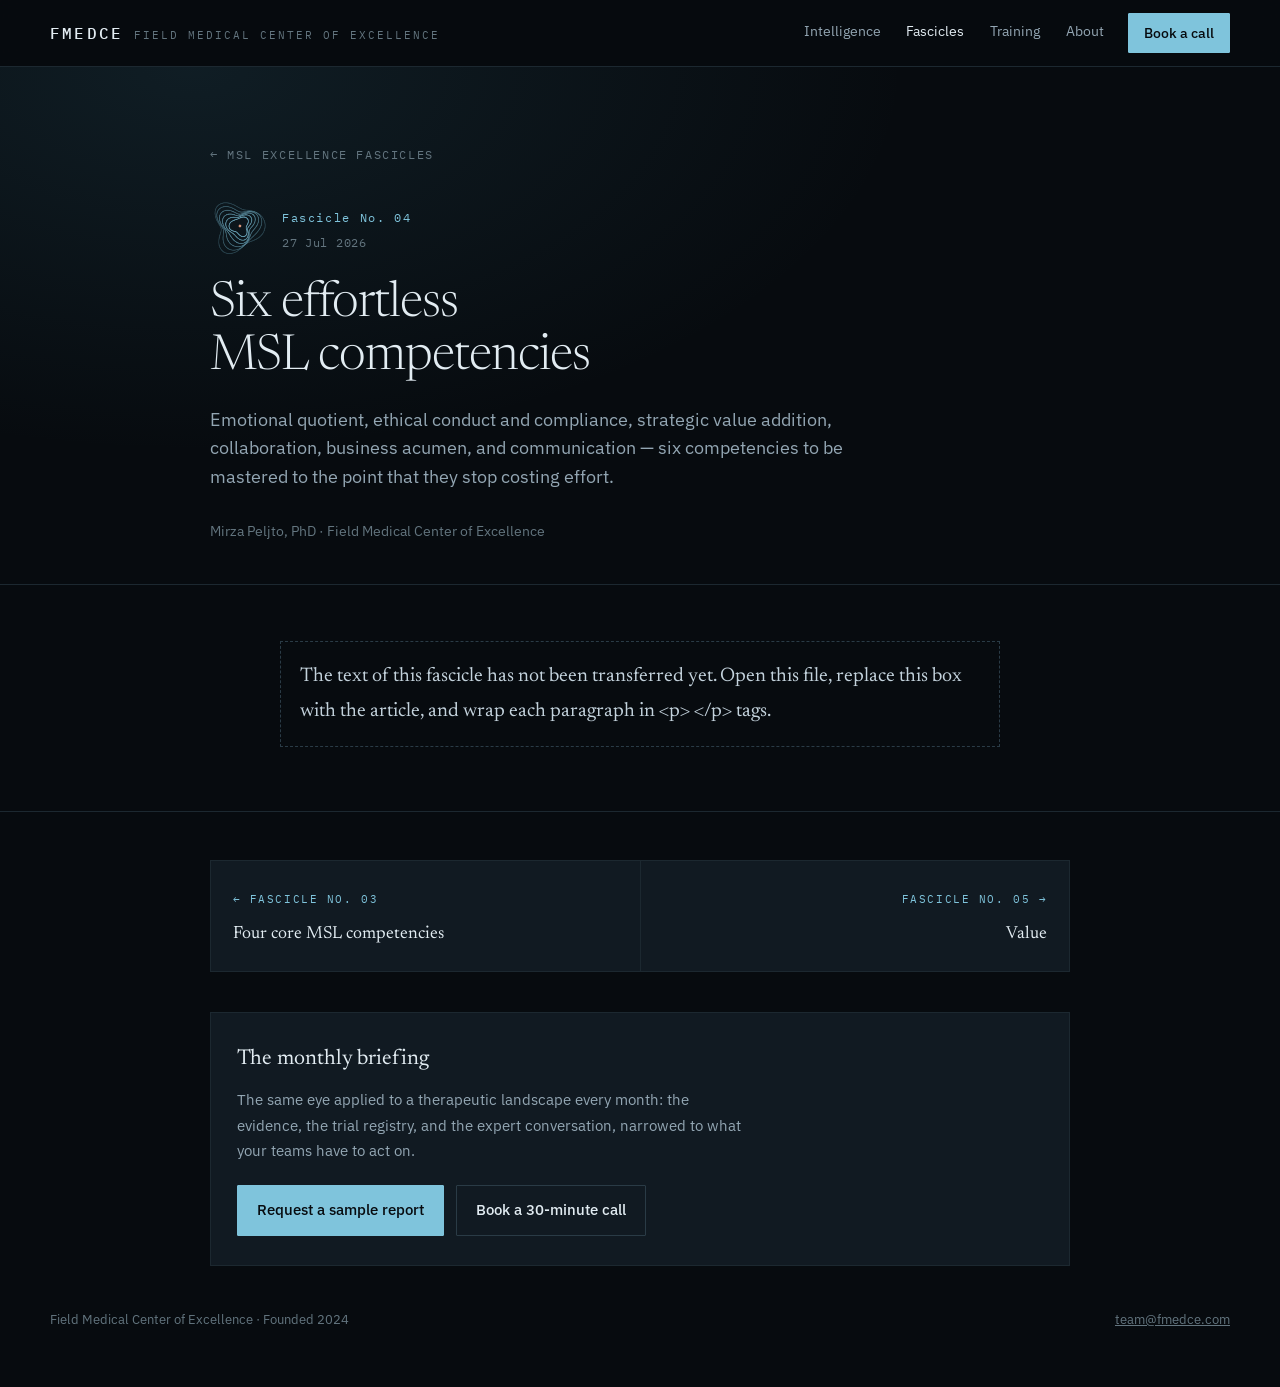
==== msl-excellence-fascicles/six-effortless-msl-competencies/index.html @ 40f7cd80 "Add files via upload Add Fascicle No. 04 shell" ====
<!doctype html>
<html lang="en">
<head>
<meta charset="utf-8">
<meta name="viewport" content="width=device-width, initial-scale=1">
<title>Six effortless MSL competencies · MSL Excellence Fascicles</title>
<meta name="description" content="Emotional quotient, ethical conduct and compliance, strategic value addition, collaboration, business acumen, and communication — six competencies to be mastered to the point that ">
<link rel="preconnect" href="https://fonts.googleapis.com">
<link rel="preconnect" href="https://fonts.gstatic.com" crossorigin>
<link rel="stylesheet" href="https://fonts.googleapis.com/css2?family=IBM+Plex+Mono:wght@400;500&family=IBM+Plex+Sans:wght@400;500&family=Newsreader:opsz,wght@6..72,300;6..72,400;6..72,500&display=swap">
<link rel="stylesheet" href="../../assets/fmedce.css">
</head>
<body>
<header class="site-head">
  <div class="wrap head-in">
    <a class="mark" href="../../"><strong>FMEDCE</strong><span class="label">Field Medical Center of Excellence</span></a>
    <nav class="nav">
      <a href="../../#intelligence">Intelligence</a>
      <a href="../../msl-excellence-fascicles/" style="color:var(--ink)">Fascicles</a>
      <a href="../../#training">Training</a>
      <a href="../../#about">About</a>
    </nav>
    <a class="btn btn-solid btn-sm" href="https://calendly.com/team-fmedce/30min" target="_blank" rel="noopener">Book a call</a>
  </div>
  <div id="rail"></div>
</header>
<main>
<div class="art-head">
  <div class="wrap">
    <a class="back" href="../">&larr; MSL Excellence Fascicles</a>
    <div class="art-meta">
      <canvas width="132" height="132" data-seed="4" aria-hidden="true"></canvas>
      <div>
        <span class="no">Fascicle No. 04</span>
        <time class="dt" datetime="2026-07-27">27 Jul 2026</time>
      </div>
    </div>
    <h1>Six effortless MSL competencies</h1>
    
    <p class="standfirst">Emotional quotient, ethical conduct and compliance, strategic value addition, collaboration, business acumen, and communication — six competencies to be mastered to the point that they stop costing effort.</p>
    <p class="byline">Mirza Peljto, PhD &middot; Field Medical Center of Excellence</p>
  </div>
</div>

<article class="prose">
  <div class="wrap">
<p class="paste-note">The text of this fascicle has not been transferred yet.
Open this file, replace this box with the article, and wrap each paragraph in &lt;p&gt; &lt;/p&gt; tags.</p>
  </div>
</article>

<div class="art-foot">
  <div class="wrap">
    <nav class="pager">
      <a class="prev" href="../four-core-msl-competencies/"><span class="dir">&larr; Fascicle No. 03</span><span class="t">Four core MSL competencies</span></a>
      <a class="next" href="../value/"><span class="dir">Fascicle No. 05 &rarr;</span><span class="t">Value</span></a>
    </nav>
    <div class="art-cta">
      <h3>The monthly briefing</h3>
      <p>The same eye applied to a therapeutic landscape every month: the evidence, the trial registry, and
        the expert conversation, narrowed to what your teams have to act on.</p>
      <div class="cta-row" style="margin-top:1.4rem">
        <a class="btn btn-solid" href="mailto:team@fmedce.com?subject=Sample%20report%20request">Request a sample report</a>
        <a class="btn btn-ghost" href="https://calendly.com/team-fmedce/30min" target="_blank" rel="noopener">Book a 30-minute call</a>
      </div>
    </div>
  </div>
</div>
</main>

<footer>
  <div class="wrap foot-in">
    <span>Field Medical Center of Excellence &middot; Founded 2024</span>
    <span><a href="mailto:team@fmedce.com">team@fmedce.com</a></span>
  </div>
</footer>
<script src="../../assets/fmedce.js"></script>
</body>
</html>
---- assets/fmedce.css ----
/* A single committed visual world: the briefing read at 5am, before anyone else is up. */
:root{
  --void:#070B0F; --surface:#0D141A; --surface-2:#111A22;
  --ink:#E2ECF2; --ink-soft:#93A6B3; --ink-faint:#63757F;
  --rule:#1C2830; --rule-bright:#2A3B46;
  --signal:#7FC4DC; --signal-deep:#3D7D95;
  --alpenglow:#E39C7E;
  --sieve-1:#28434F; --sieve-2:#48899F; --sieve-3:#8FD0E6;
}
*{box-sizing:border-box}
html{-webkit-text-size-adjust:100%;scroll-behavior:smooth}
@media (prefers-reduced-motion: reduce){html{scroll-behavior:auto}}
body{
  margin:0;background:var(--void);color:var(--ink);
  font-family:"IBM Plex Sans",-apple-system,BlinkMacSystemFont,Helvetica,Arial,sans-serif;
  font-size:17px;line-height:1.66;-webkit-font-smoothing:antialiased;
}
h1,h2,h3{font-family:Newsreader,Georgia,"Times New Roman",serif;font-weight:400;margin:0;
  text-wrap:balance;letter-spacing:-.005em}
a{color:inherit}
p{margin:0}
.wrap{width:min(1180px,100% - 3rem);margin-inline:auto}
@media (max-width:640px){.wrap{width:min(1180px,100% - 2rem)}}
.label{font-family:"IBM Plex Mono",ui-monospace,Menlo,monospace;font-size:.7rem;
  letter-spacing:.18em;text-transform:uppercase;color:var(--ink-faint)}

/* header */
.site-head{position:sticky;top:0;z-index:40;background:rgba(7,11,15,.86);
  backdrop-filter:saturate(140%) blur(12px);border-bottom:1px solid var(--rule)}
.head-in{display:flex;align-items:center;gap:1.5rem;height:66px}
.mark{display:flex;align-items:baseline;gap:.65rem;text-decoration:none;margin-right:auto}
.mark strong{font-family:"IBM Plex Mono",monospace;font-weight:500;font-size:.98rem;letter-spacing:.14em}
.mark span{display:none}
@media (min-width:920px){.mark span{display:inline}}
.nav{display:none;gap:1.6rem}
@media (min-width:820px){.nav{display:flex}}
.nav a{text-decoration:none;color:var(--ink-soft);font-size:.9rem;padding-bottom:3px;
  border-bottom:1px solid transparent;transition:color .2s,border-color .2s}
.nav a:hover,.nav a:focus-visible{color:var(--ink);border-bottom-color:var(--signal)}
#rail{position:absolute;left:0;bottom:-1px;height:2px;width:0;
  background:linear-gradient(90deg,var(--signal-deep),var(--signal));transition:width .1s linear}

.btn{display:inline-flex;align-items:center;gap:.55rem;font-size:.93rem;font-weight:500;
  text-decoration:none;padding:.75rem 1.2rem;border:1px solid var(--signal);border-radius:1px;
  transition:background .2s,color .2s,box-shadow .2s}
.btn-solid{background:var(--signal);color:var(--void)}
.btn-solid:hover{box-shadow:0 0 0 3px rgba(127,196,220,.18)}
.btn-ghost{background:transparent;color:var(--ink);border-color:var(--rule-bright)}
.btn-ghost:hover{border-color:var(--signal);color:var(--signal)}
.btn-sm{padding:.5rem .95rem;font-size:.85rem}
a:focus-visible,button:focus-visible{outline:2px solid var(--signal);outline-offset:3px}

/* hero — signal resolving out of noise */
.hero{position:relative;overflow:hidden;border-bottom:1px solid var(--rule);
  background:radial-gradient(120% 90% at 78% 18%,rgba(61,125,149,.20),transparent 60%),var(--void)}
#field{position:absolute;inset:0;width:100%;height:100%;z-index:0}
.hero-in{position:relative;z-index:1;padding:7rem 0 8rem;max-width:40rem}
@media (max-width:640px){.hero-in{padding:4rem 0 5rem}}
.hero h1{font-size:clamp(2.3rem,5.6vw,4rem);line-height:1.03;margin:1.2rem 0 0;font-weight:300;
  letter-spacing:-.02em}
.hero h1 em{font-style:normal;color:var(--signal)}
.hero .lede{margin-top:1.6rem;font-size:1.1rem;color:var(--ink-soft);max-width:50ch}
.hero .lede strong{color:var(--ink);font-weight:400}
.cta-row{display:flex;flex-wrap:wrap;gap:.75rem;margin-top:2.3rem}

/* bands */
.band{position:relative;padding:6rem 0;border-bottom:1px solid var(--rule);overflow:hidden}
.band.alt{background:var(--surface)}
@media (max-width:640px){.band{padding:3.75rem 0}}
.band::before{content:"";position:absolute;top:0;left:0;right:0;height:1px;
  background:linear-gradient(90deg,transparent,var(--signal),transparent);
  opacity:0;transform:translateX(-100%)}
.band.in::before{animation:scan 1.5s cubic-bezier(.4,0,.2,1) forwards}
@keyframes scan{0%{opacity:0;transform:translateX(-100%)}18%{opacity:.85}100%{opacity:0;transform:translateX(100%)}}
@media (prefers-reduced-motion: reduce){.band.in::before{animation:none}}

.grid{display:grid;gap:2.5rem}
@media (min-width:960px){.grid{grid-template-columns:230px minmax(0,1fr);gap:4rem}}
.sec-head{display:flex;flex-direction:column;gap:.5rem}
@media (min-width:960px){.sec-head{position:sticky;top:100px;align-self:start}}
.sec-head h2{font-size:1.7rem;line-height:1.16;font-weight:400}
.sec-note{font-size:.86rem;color:var(--ink-faint)}
.body-col{max-width:70ch}
.body-col > * + *{margin-top:1.15rem}
.body-col p{color:var(--ink-soft)}
.body-col p strong{color:var(--ink);font-weight:400}

.rv{opacity:0;transform:translateY(16px);transition:opacity .8s cubic-bezier(.2,.7,.3,1),transform .8s cubic-bezier(.2,.7,.3,1)}
.rv.in{opacity:1;transform:none}
@media (prefers-reduced-motion: reduce){.rv{opacity:1;transform:none;transition:none}}

/* the sieve */
.sieve{border:1px solid var(--rule);background:var(--surface-2);padding:1.5rem 1.4rem 1.2rem;margin-top:2.2rem}
.sieve canvas{width:100%;height:210px;display:block;margin-top:1rem}
.sieve .legend{display:grid;grid-template-columns:repeat(3,1fr);gap:1rem;margin-top:.9rem}
.sieve .legend div{border-top:1px solid var(--rule);padding-top:.6rem}
.sieve .legend .v{font-family:"IBM Plex Mono",monospace;font-size:1.15rem;color:var(--ink);
  font-variant-numeric:tabular-nums;display:block}
.sieve .legend .k{font-size:.8rem;color:var(--ink-faint);display:block;margin-top:.15rem}
.sieve figcaption{font-size:.8rem;color:var(--ink-faint);margin-top:1rem;line-height:1.5}

.toc{list-style:none;margin:2.4rem 0 0;padding:0;border-top:1px solid var(--rule)}
.toc li{display:grid;grid-template-columns:2.8rem minmax(0,1fr);gap:1rem;padding:1.05rem 0;
  border-bottom:1px solid var(--rule);align-items:baseline}
.toc .n{font-family:"IBM Plex Mono",monospace;font-size:.76rem;color:var(--signal);font-variant-numeric:tabular-nums}
.toc h3{font-size:1.08rem;font-weight:400}
.toc p{margin-top:.25rem;font-size:.92rem;color:var(--ink-soft)}

.method{display:grid;gap:1px;background:var(--rule);border:1px solid var(--rule);margin-top:2.2rem}
@media (min-width:760px){.method{grid-template-columns:repeat(3,1fr)}}
.method div{background:var(--surface-2);padding:1.35rem 1.25rem}
.method h3{font-size:.95rem;font-weight:400;color:var(--ink)}
.method p{margin-top:.5rem;font-size:.88rem;color:var(--ink-soft)}

.tags{display:flex;flex-wrap:wrap;gap:.5rem;margin-top:1rem}
.tag{font-family:"IBM Plex Mono",monospace;font-size:.73rem;letter-spacing:.07em;
  padding:.32rem .62rem;border:1px solid var(--rule-bright);color:var(--ink-faint);border-radius:1px}
.tag.live{border-color:var(--signal);color:var(--signal)}
.tag.live::before{content:"● ";font-size:.6em;vertical-align:.25em}

/* fascicles as spines on a shelf */
.shelf{display:grid;grid-template-columns:repeat(5,1fr);gap:1px;background:var(--rule);
  border:1px solid var(--rule);margin-top:2.2rem}
.spine{background:var(--surface-2);text-decoration:none;display:flex;flex-direction:column;
  justify-content:space-between;align-items:center;padding:1.4rem .75rem;min-height:22rem;
  position:relative;transition:background .25s,transform .25s}
.spine::after{content:"";position:absolute;left:0;right:0;bottom:0;height:3px;background:var(--signal);
  transform:scaleX(0);transform-origin:left;transition:transform .3s}
.spine:hover{background:var(--surface);transform:translateY(-3px)}
.spine:hover::after{transform:scaleX(1)}
.spine .no{font-family:"IBM Plex Mono",monospace;font-size:.7rem;letter-spacing:.14em;color:var(--signal)}
.spine .ttl{writing-mode:vertical-rl;transform:rotate(180deg);font-family:Newsreader,Georgia,serif;
  font-size:1.12rem;line-height:1.25;color:var(--ink);flex:1;display:flex;align-items:center;
  padding:1.1rem 0;text-wrap:balance}
.spine .dt{font-family:"IBM Plex Mono",monospace;font-size:.68rem;color:var(--ink-faint);letter-spacing:.06em}
.spine canvas{width:44px;height:44px;display:block;margin-bottom:.75rem}
@media (max-width:860px){
  .shelf{grid-template-columns:1fr}
  .spine{flex-direction:row;align-items:center;justify-content:flex-start;gap:1rem;
    min-height:0;padding:1.1rem 1.2rem}
  .spine .ttl{writing-mode:horizontal-tb;transform:none;padding:0;font-size:1.02rem;flex:1}
  .spine canvas{margin-bottom:0}
  .spine .dt{display:none}
}
.blurb{font-size:.93rem;color:var(--ink-soft);margin-top:1.2rem}

/* training ladder */
.prog{list-style:none;margin:2.2rem 0 0;padding:0;display:grid;gap:1px;background:var(--rule);
  border:1px solid var(--rule)}
.prog > li{background:var(--surface-2);padding:1.6rem 1.45rem;position:relative}
.prog h3{font-size:1.2rem;font-weight:400;color:var(--ink)}
.prog > li > p{margin-top:.55rem;font-size:.93rem;color:var(--ink-soft)}
.mods{list-style:none;margin:1.1rem 0 0;padding:0;display:flex;flex-wrap:wrap;gap:.4rem}
.mods li{font-family:"IBM Plex Mono",monospace;font-size:.71rem;letter-spacing:.05em;color:var(--ink-faint);
  border:1px solid var(--rule-bright);padding:.28rem .58rem;border-radius:1px}
.ladder{border:1px solid var(--rule);background:var(--surface-2);padding:1.5rem 1.4rem 1.1rem;margin-top:2.2rem}
.ladder .svg-scroll{overflow-x:auto}
.ladder svg{display:block;width:100%;min-width:520px;height:auto;margin-top:1rem;overflow:visible}
.ladder .step rect{fill:rgba(127,196,220,.10);stroke:var(--signal-deep)}
.ladder .step text{fill:var(--ink);font-family:"IBM Plex Sans",sans-serif;font-size:13.5px;text-anchor:middle}
.ladder .flow{stroke:var(--signal);stroke-width:1.5;fill:none;
  stroke-dasharray:1500;stroke-dashoffset:1500;transition:stroke-dashoffset 2.4s cubic-bezier(.3,.7,.3,1)}
.ladder.in .flow{stroke-dashoffset:0}
@media (prefers-reduced-motion: reduce){.ladder .flow{stroke-dashoffset:0;transition:none}}
.ladder .cap{fill:var(--ink-faint);font-family:"IBM Plex Mono",monospace;font-size:10px;
  letter-spacing:.12em;text-transform:uppercase;text-anchor:middle}
.aside-line{margin-top:1.7rem;font-size:.92rem;color:var(--ink-soft);
  border-left:2px solid var(--signal-deep);padding-left:1.05rem}

.creds{list-style:none;margin:1.7rem 0 0;padding:0;display:grid;gap:.6rem}
.creds li{display:grid;grid-template-columns:9.5rem minmax(0,1fr);gap:1rem;font-size:.92rem;
  padding-bottom:.6rem;border-bottom:1px solid var(--rule);color:var(--ink-soft)}
.creds li:last-child{border-bottom:0}
.creds b{font-family:"IBM Plex Mono",monospace;font-size:.7rem;letter-spacing:.12em;
  text-transform:uppercase;color:var(--ink-faint);font-weight:400;padding-top:.3rem}
@media (max-width:560px){.creds li{grid-template-columns:1fr;gap:.15rem}}

.actions{display:grid;gap:1px;background:var(--rule);border:1px solid var(--rule);margin-top:1.9rem}
@media (min-width:760px){.actions{grid-template-columns:repeat(3,1fr)}}
.action{background:var(--surface-2);padding:1.7rem 1.45rem;text-decoration:none;display:block;
  transition:background .22s}
.action:hover{background:var(--surface)}
.action h3{font-size:1.12rem;font-weight:400;margin-top:.6rem;color:var(--ink)}
.action p{margin-top:.4rem;font-size:.88rem;color:var(--ink-soft)}
.action .arrow{color:var(--signal)}

footer{padding:2.6rem 0 3.6rem;font-size:.83rem;color:var(--ink-faint);background:var(--void)}
.foot-in{display:flex;flex-wrap:wrap;gap:1rem;justify-content:space-between;align-items:center}

/* ============================================================
   FASCICLE PAGES — the reading view
   ============================================================ */
.art-head{padding:4.5rem 0 2.5rem;border-bottom:1px solid var(--rule);
  background:radial-gradient(90% 120% at 15% 0%,rgba(61,125,149,.16),transparent 62%),var(--void)}
@media (max-width:640px){.art-head{padding:3rem 0 2rem}}
.art-head .wrap{max-width:min(860px,100% - 3rem)}
.back{display:inline-flex;align-items:center;gap:.5rem;text-decoration:none;color:var(--ink-faint);
  font-family:"IBM Plex Mono",monospace;font-size:.72rem;letter-spacing:.14em;text-transform:uppercase;
  transition:color .2s}
.back:hover{color:var(--signal)}
.art-meta{display:flex;align-items:center;gap:1rem;margin-top:2rem}
.art-meta canvas{width:56px;height:56px;display:block;flex:none}
.art-meta .no{font-family:"IBM Plex Mono",monospace;font-size:.72rem;letter-spacing:.14em;color:var(--signal)}
.art-meta .dt{font-family:"IBM Plex Mono",monospace;font-size:.72rem;letter-spacing:.06em;color:var(--ink-faint);
  display:block;margin-top:.2rem}
.art-head h1{font-size:clamp(2rem,4.6vw,3.1rem);line-height:1.08;font-weight:300;margin-top:1.4rem;
  letter-spacing:-.02em;max-width:20ch}
.standfirst{margin-top:1.3rem;font-size:1.12rem;color:var(--ink-soft);max-width:60ch;line-height:1.6}
.byline{margin-top:1.8rem;font-size:.88rem;color:var(--ink-faint)}

.prose{padding:3.5rem 0 4rem}
.prose .wrap{max-width:min(720px,100% - 3rem)}
.prose p,.prose li{font-family:Newsreader,Georgia,"Times New Roman",serif;font-size:1.24rem;
  line-height:1.74;color:#C3D2DC}
.prose p + p{margin-top:1.35rem}
.prose h2{font-size:1.6rem;font-weight:400;color:var(--ink);margin-top:2.8rem;line-height:1.25}
.prose h3{font-size:1.22rem;font-weight:400;color:var(--ink);margin-top:2rem}
.prose h2 + p,.prose h3 + p{margin-top:.9rem}
.prose ul,.prose ol{margin:1.4rem 0 0;padding-left:1.4rem}
.prose li + li{margin-top:.65rem}
.prose li::marker{color:var(--signal)}
.prose blockquote{margin:2.2rem 0 0;padding-left:1.4rem;border-left:2px solid var(--signal)}
.prose blockquote p{color:var(--ink);font-size:1.5rem;line-height:1.45;font-style:italic}
.prose strong{color:var(--ink);font-weight:500}
.prose a{color:var(--signal);text-underline-offset:3px;word-break:break-word}
.prose hr{border:0;border-top:1px solid var(--rule);margin:2.8rem 0}
.refs{margin-top:3rem;padding-top:1.6rem;border-top:1px solid var(--rule)}
.refs h2{font-family:"IBM Plex Mono",monospace;font-size:.72rem;letter-spacing:.16em;
  text-transform:uppercase;color:var(--ink-faint);margin:0}
.refs p,.refs li{font-family:"IBM Plex Sans",sans-serif;font-size:.92rem;line-height:1.6;
  color:var(--ink-faint);margin-top:.9rem}
.paste-note{border:1px dashed var(--rule-bright);padding:1.1rem 1.2rem;color:var(--ink-faint);
  font-family:"IBM Plex Mono",monospace;font-size:.8rem;line-height:1.6}

.art-foot{border-top:1px solid var(--rule);padding:3rem 0 0}
.art-foot .wrap{max-width:min(860px,100% - 3rem)}
.pager{display:grid;gap:1px;background:var(--rule);border:1px solid var(--rule)}
@media (min-width:700px){.pager{grid-template-columns:1fr 1fr}}
.pager:has(> :only-child){grid-template-columns:1fr}
.pager a{background:var(--surface-2);padding:1.4rem 1.35rem;text-decoration:none;transition:background .22s}
.pager a:hover{background:var(--surface)}
.pager .dir{font-family:"IBM Plex Mono",monospace;font-size:.7rem;letter-spacing:.14em;
  text-transform:uppercase;color:var(--signal)}
.pager .t{display:block;margin-top:.5rem;font-family:Newsreader,Georgia,serif;font-size:1.1rem;color:var(--ink)}
.pager .next{text-align:right}
.art-cta{margin-top:2.5rem;border:1px solid var(--rule);background:var(--surface-2);padding:1.8rem 1.6rem}
.art-cta h3{font-size:1.35rem;font-weight:400;color:var(--ink)}
.art-cta p{margin-top:.6rem;font-size:.95rem;color:var(--ink-soft);max-width:56ch}

/* series index page */
.series-head{padding:4.5rem 0 0}
.series-head h1{font-size:clamp(2.1rem,5vw,3.2rem);font-weight:300;line-height:1.08;letter-spacing:-.02em}
.series-list{list-style:none;margin:2.6rem 0 0;padding:0;display:grid;gap:1px;background:var(--rule);
  border:1px solid var(--rule)}
.series-list li{background:var(--surface-2)}
.series-list a{display:grid;grid-template-columns:88px minmax(0,1fr) auto;gap:1.3rem;align-items:center;
  padding:1.5rem 1.4rem;text-decoration:none;transition:background .22s}
.series-list a:hover{background:var(--surface)}
.series-list canvas{width:64px;height:64px;display:block}
.series-list .no{font-family:"IBM Plex Mono",monospace;font-size:.7rem;letter-spacing:.14em;color:var(--signal)}
.series-list h2{font-family:Newsreader,Georgia,serif;font-size:1.35rem;font-weight:400;color:var(--ink);margin-top:.35rem}
.series-list p{margin-top:.45rem;font-size:.94rem;color:var(--ink-soft)}
.series-list .dt{font-family:"IBM Plex Mono",monospace;font-size:.72rem;color:var(--ink-faint);white-space:nowrap}
@media (max-width:700px){
  .series-list a{grid-template-columns:64px minmax(0,1fr);gap:1rem}
  .series-list .dt{display:none}
}

/* 404 */
.oops{min-height:62vh;display:flex;flex-direction:column;justify-content:center;padding:4rem 0}
.oops h1{font-size:clamp(2rem,5vw,3rem);font-weight:300;letter-spacing:-.02em}
.oops p{margin-top:1.2rem;color:var(--ink-soft);max-width:52ch}
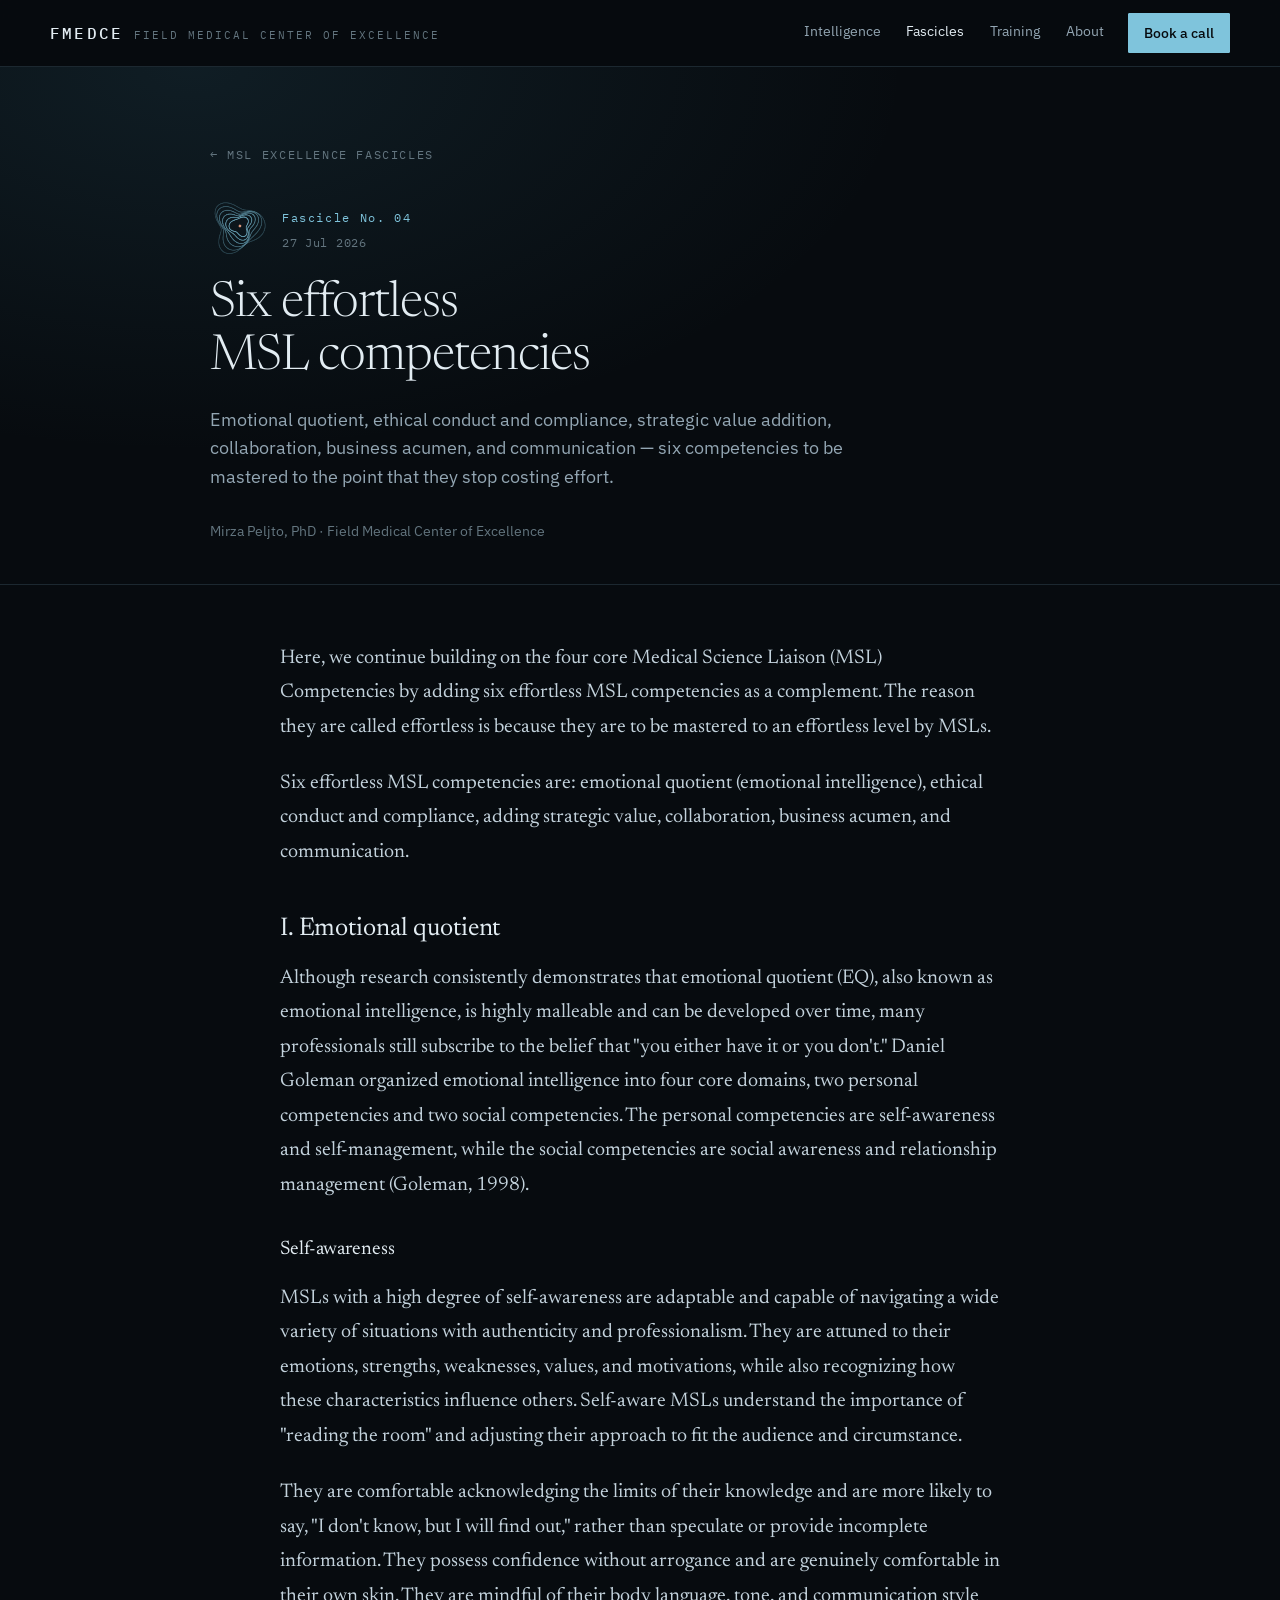
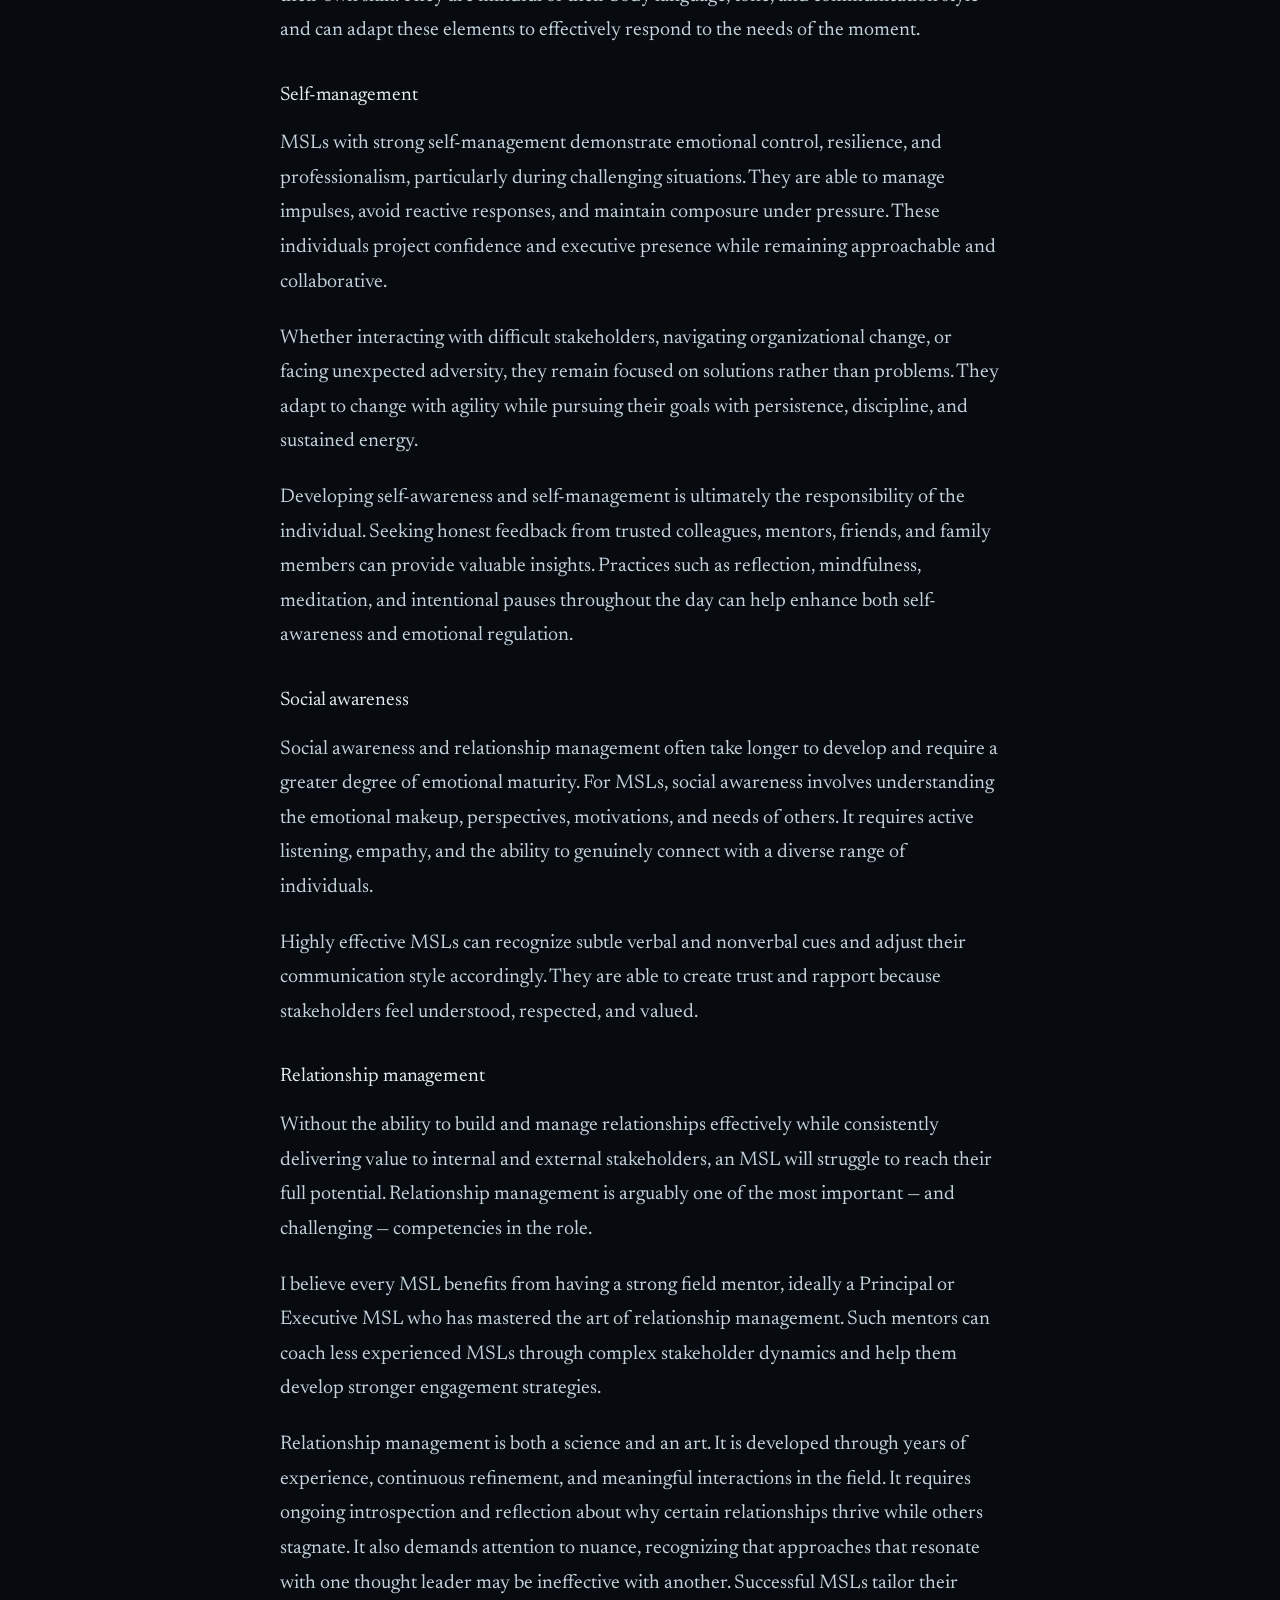
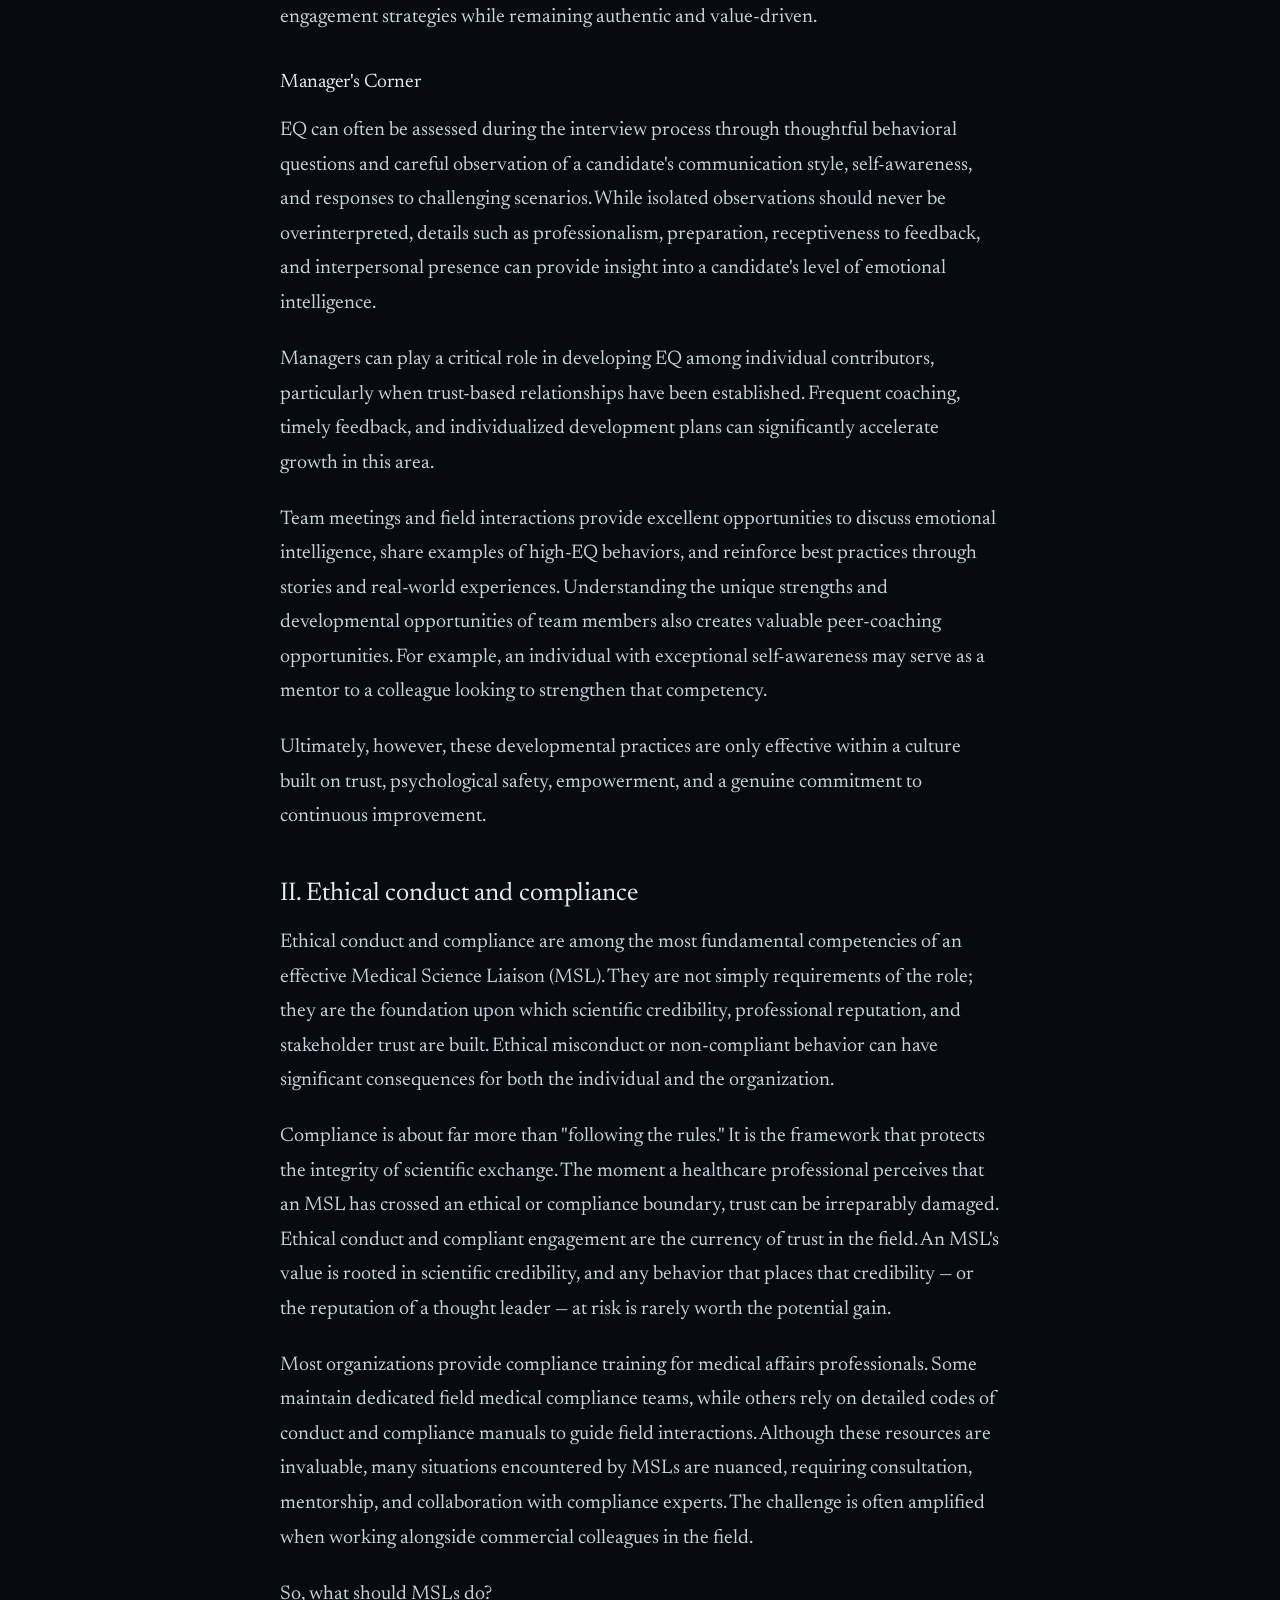
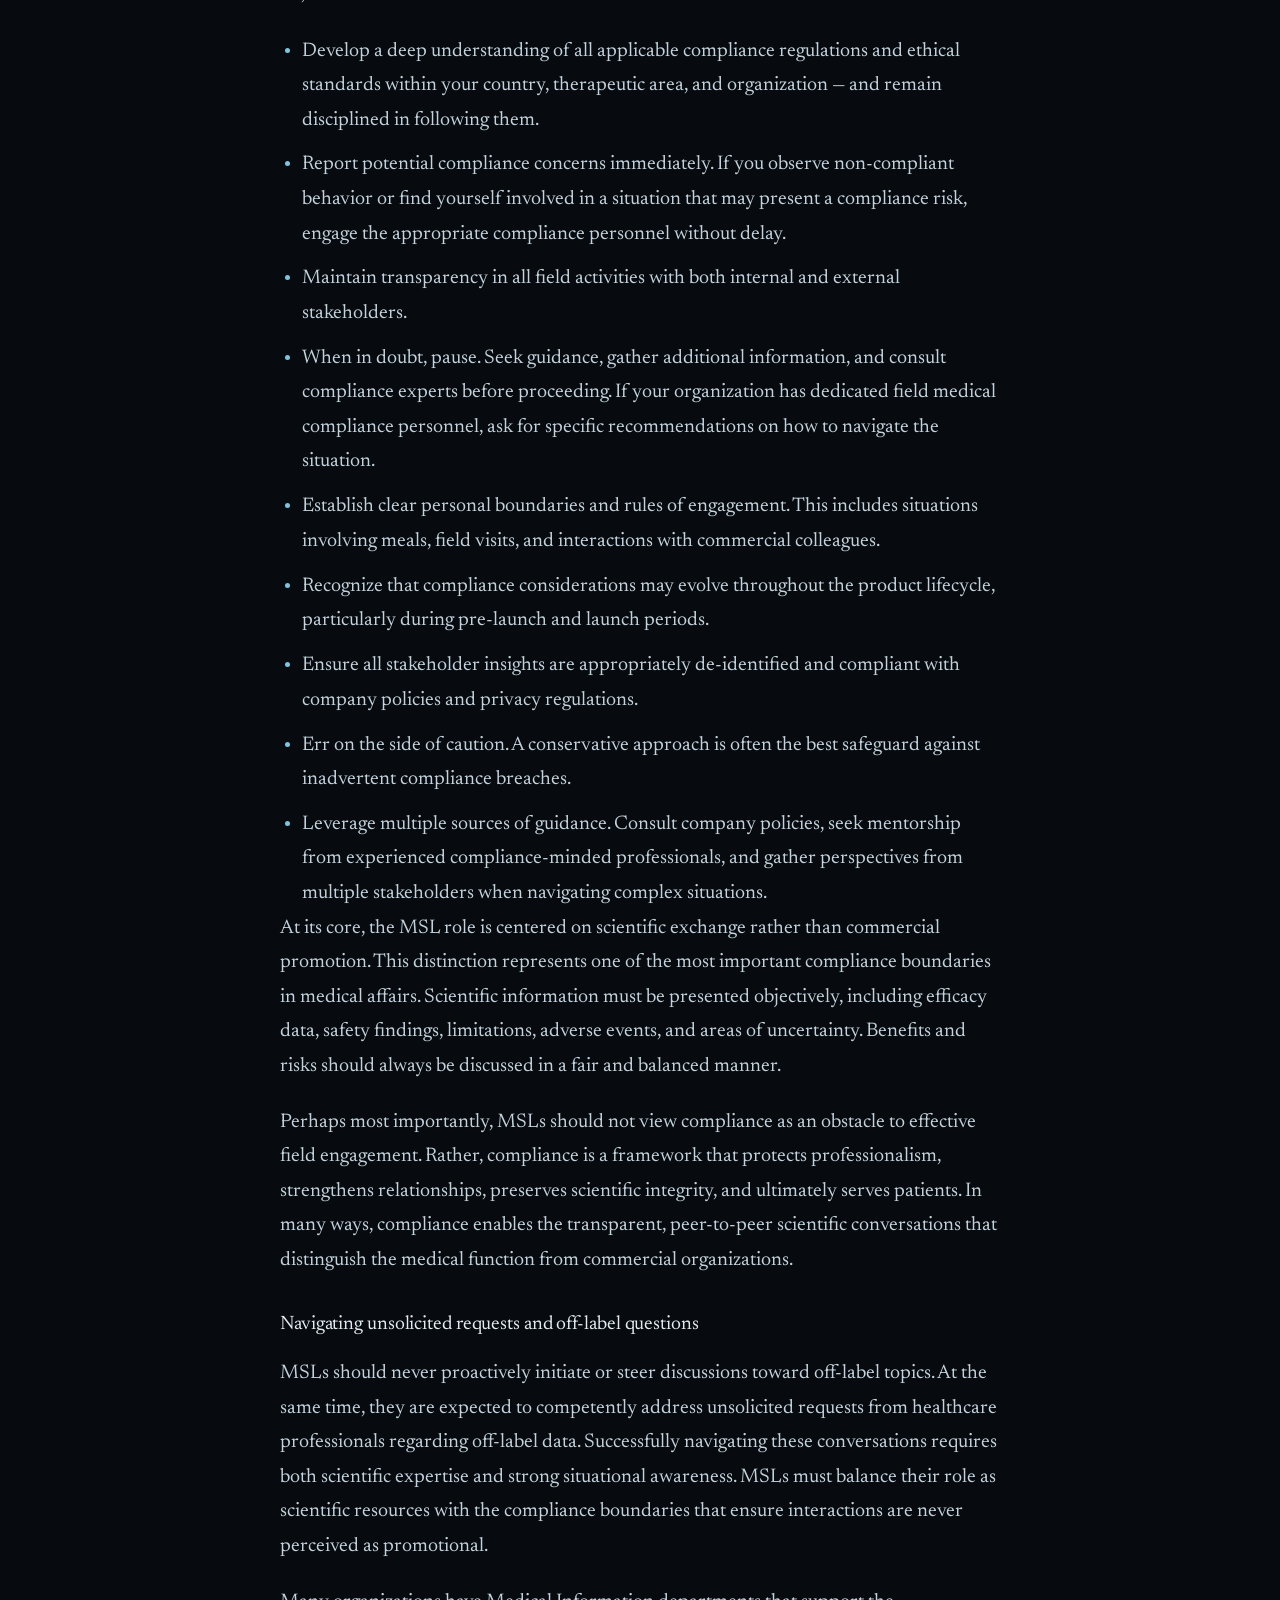
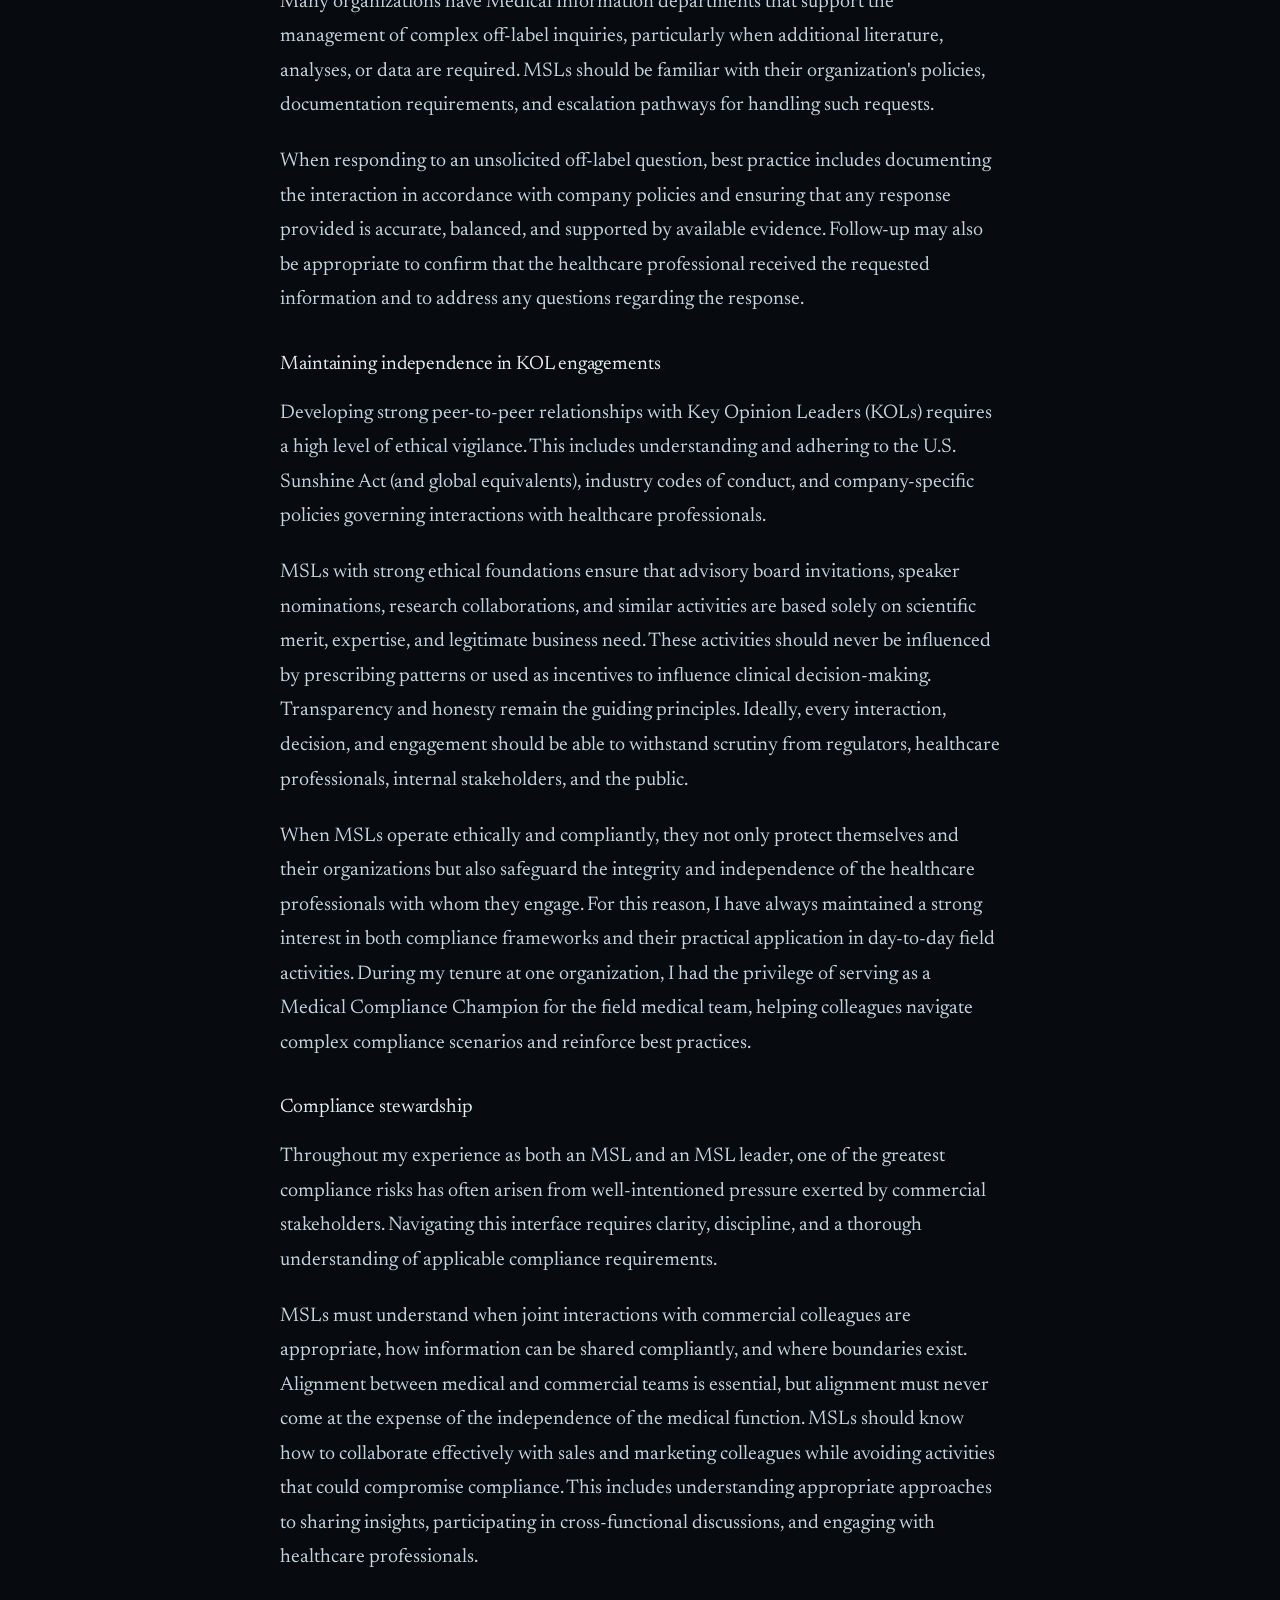
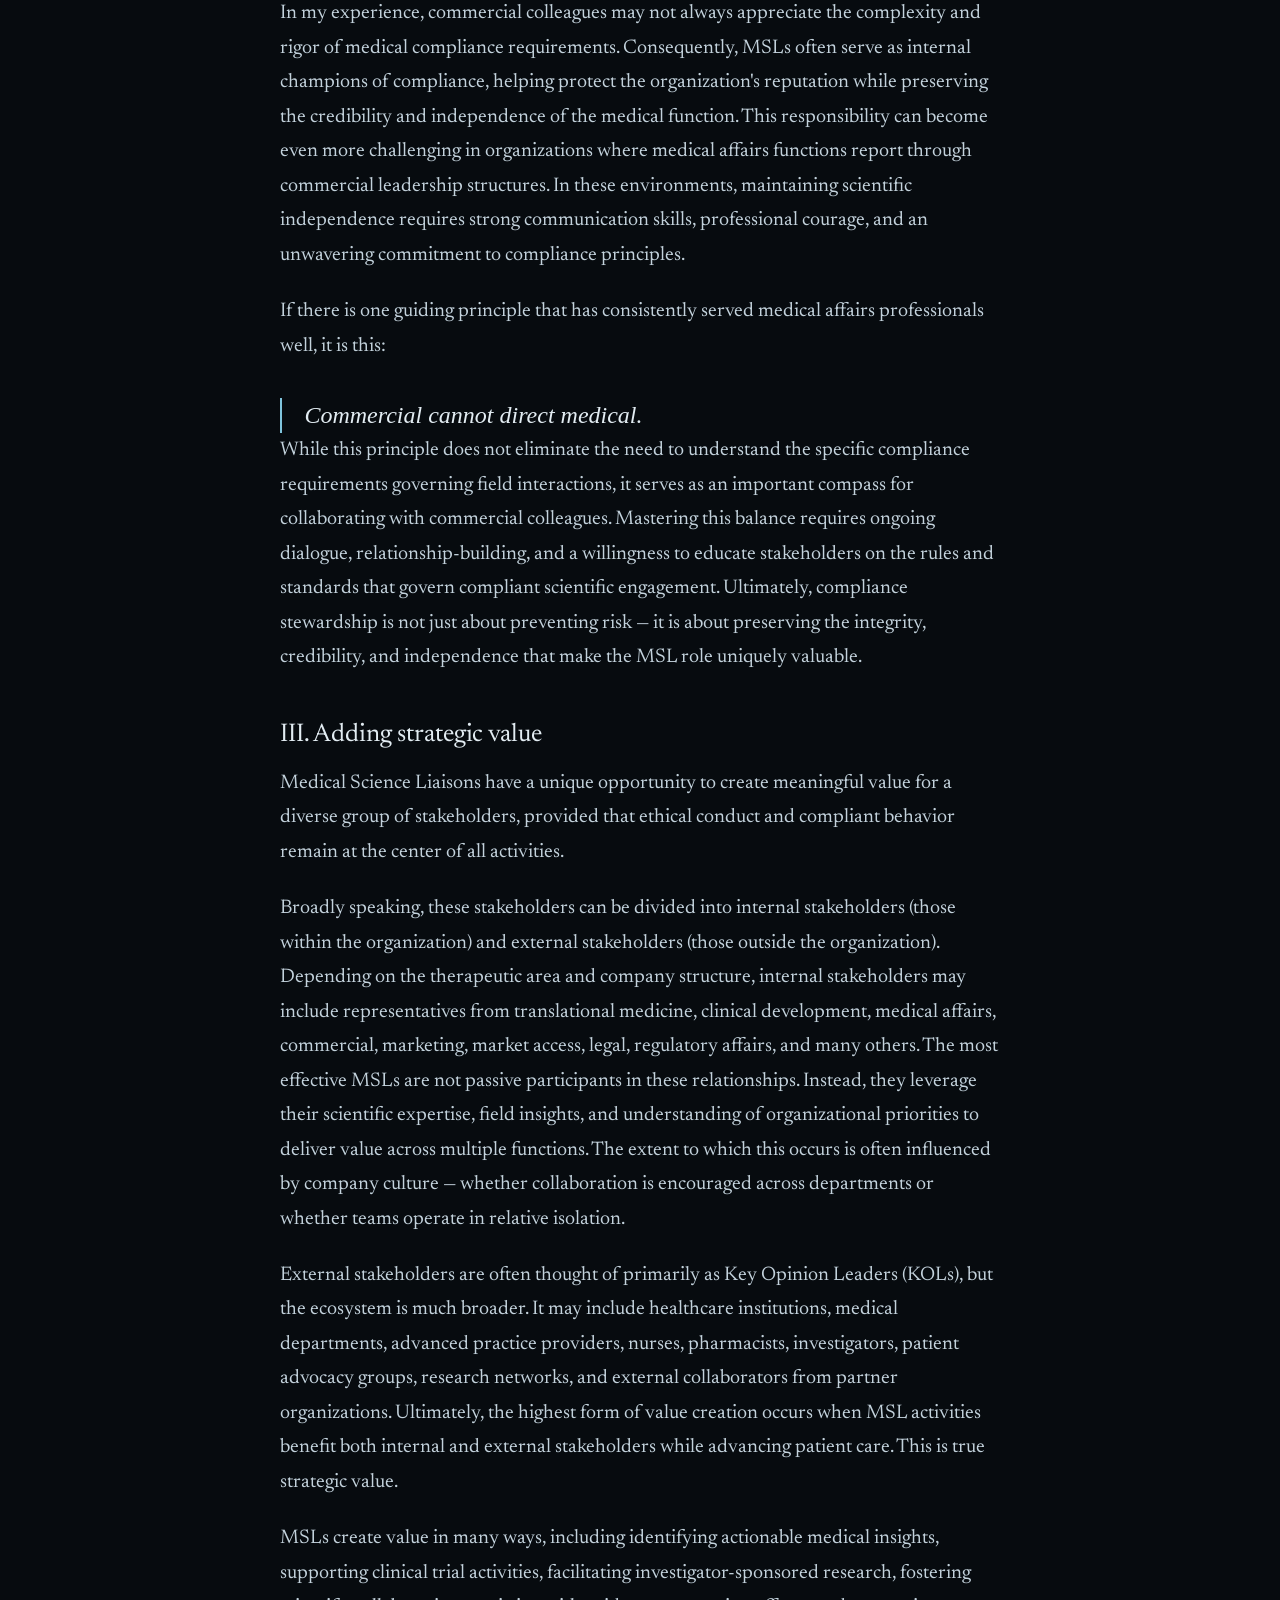
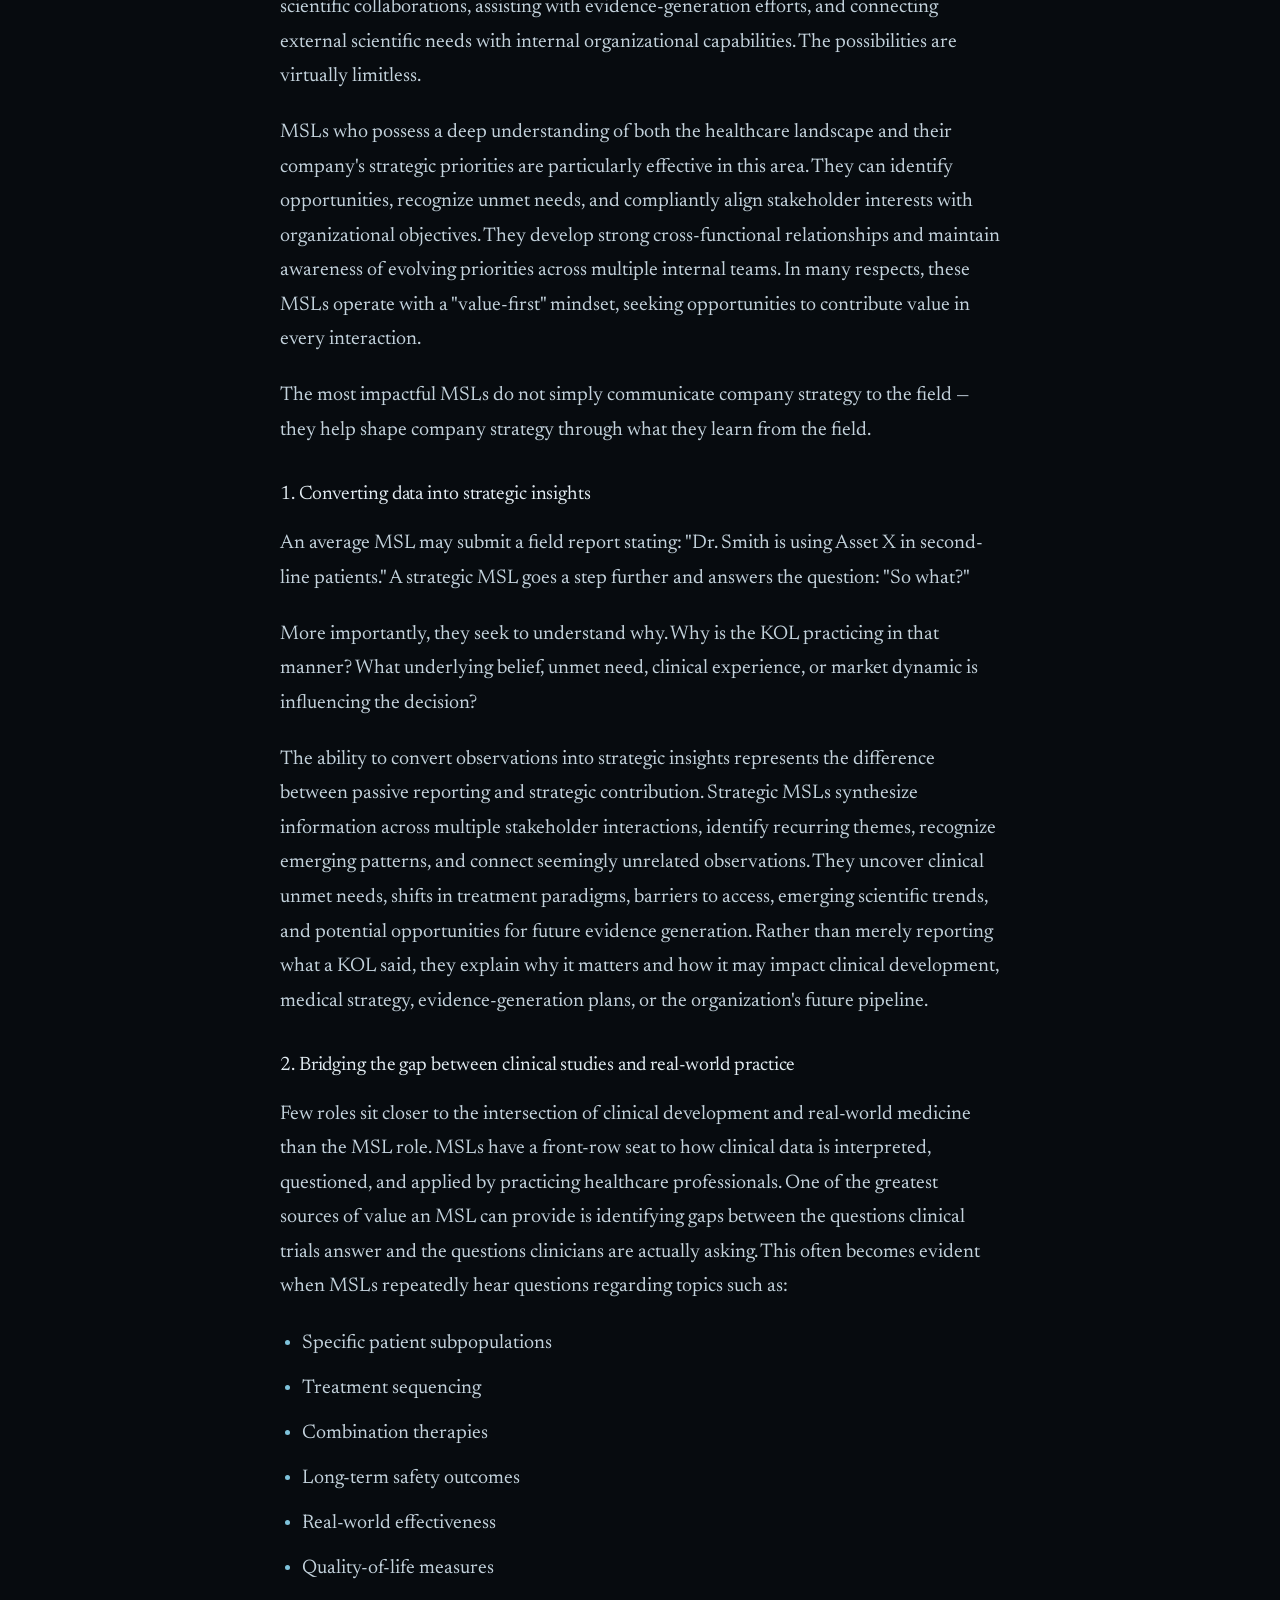
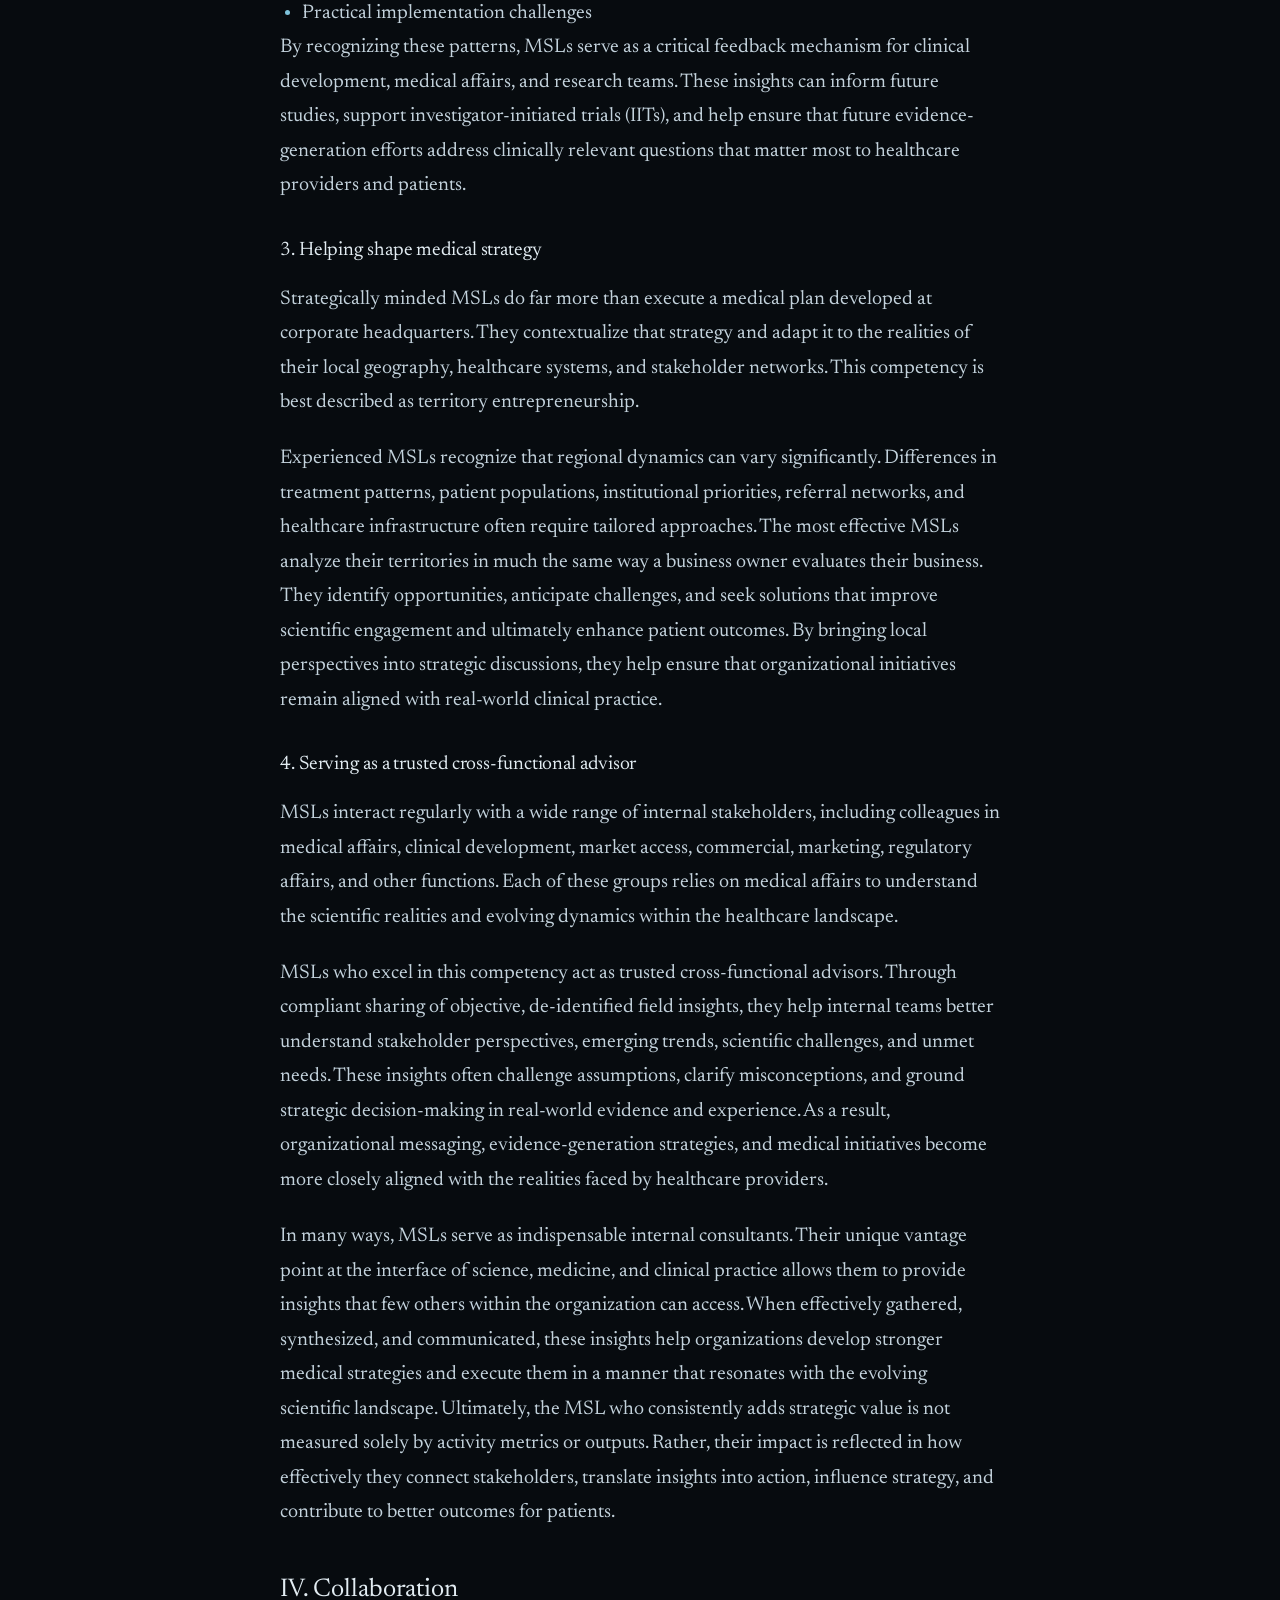
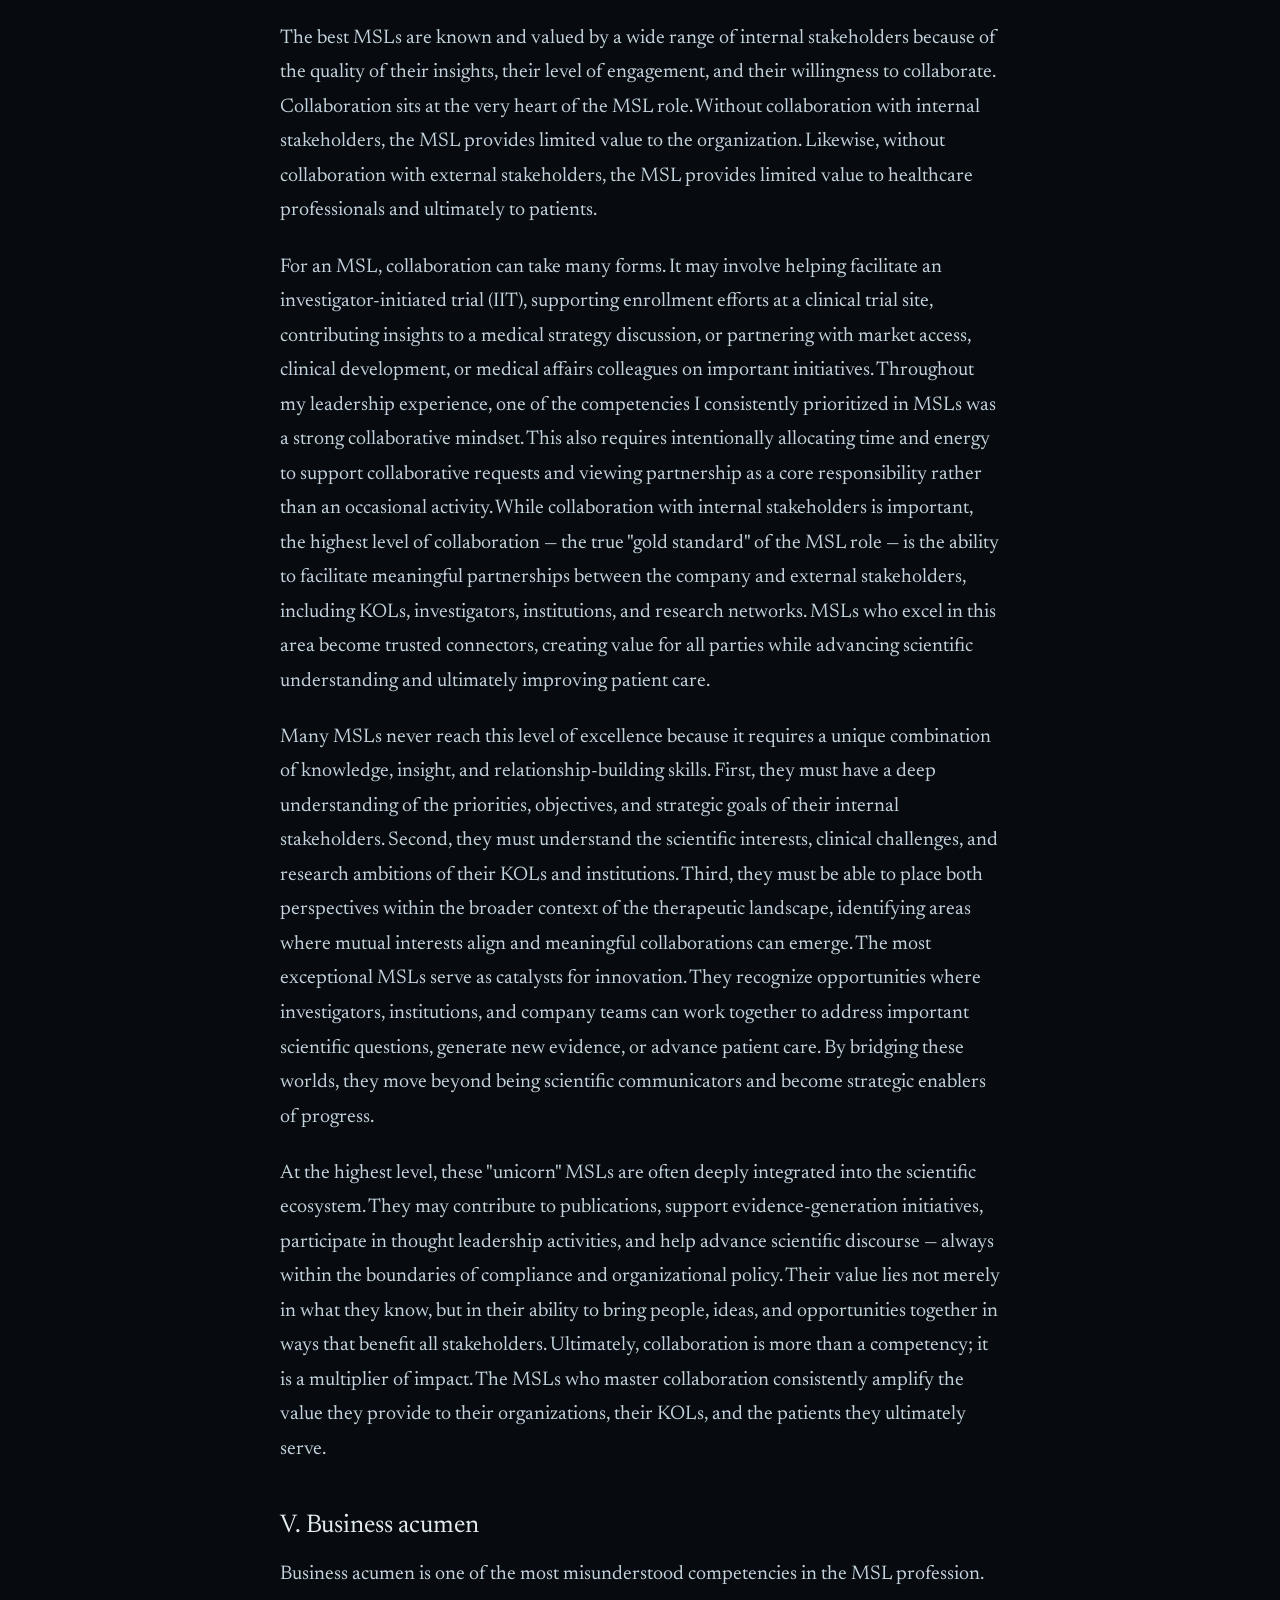
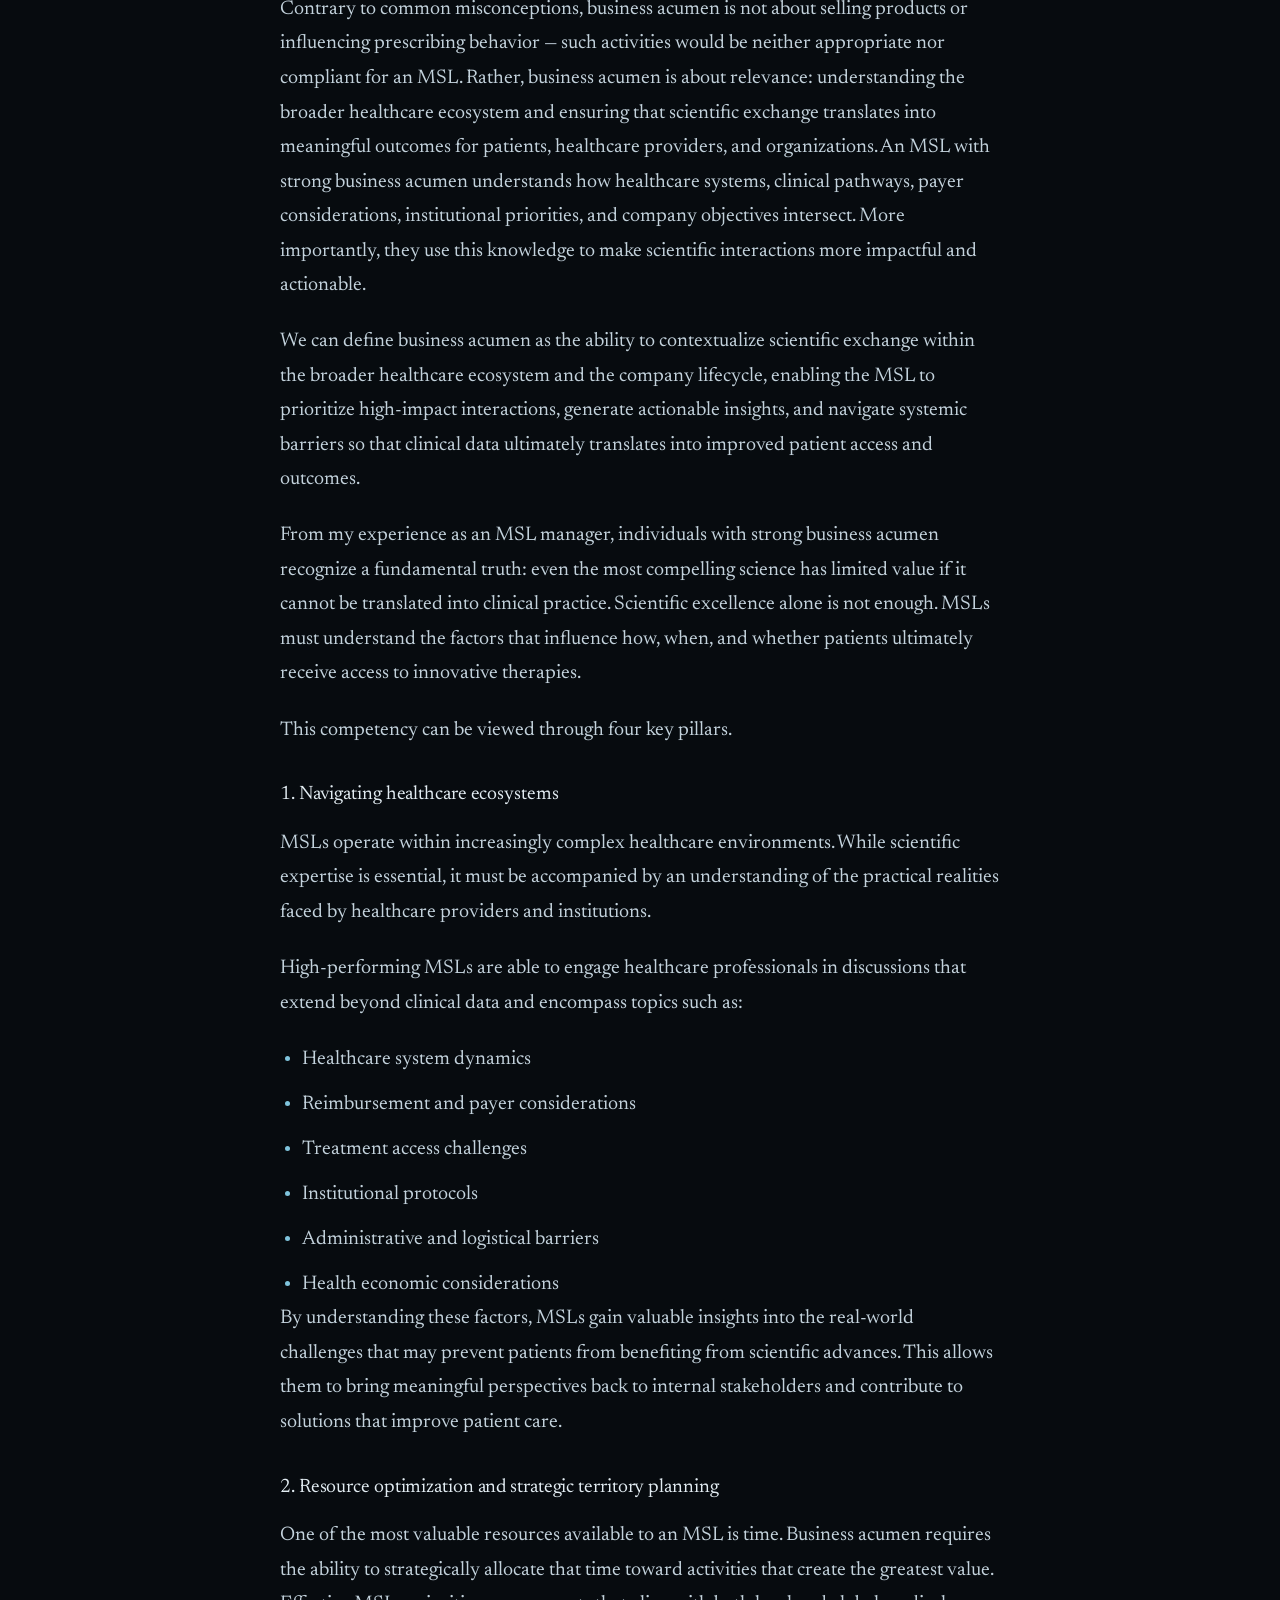
==== commit e909a5ca: "Add files via upload" ====
--- a/msl-excellence-fascicles/six-effortless-msl-competencies/index.html
+++ b/msl-excellence-fascicles/six-effortless-msl-competencies/index.html
@@ -44,8 +44,177 @@
 
 <article class="prose">
   <div class="wrap">
-<p class="paste-note">The text of this fascicle has not been transferred yet.
-Open this file, replace this box with the article, and wrap each paragraph in &lt;p&gt; &lt;/p&gt; tags.</p>
+<p>Here, we continue building on the four core Medical Science Liaison (MSL) Competencies by adding six effortless MSL competencies as a complement. The reason they are called effortless is because they are to be mastered to an effortless level by MSLs.</p>
+<p>Six effortless MSL competencies are: emotional quotient (emotional intelligence), ethical conduct and compliance, adding strategic value, collaboration, business acumen, and communication.</p>
+<h2>I. Emotional quotient</h2>
+<p>Although research consistently demonstrates that emotional quotient (EQ), also known as emotional intelligence, is highly malleable and can be developed over time, many professionals still subscribe to the belief that "you either have it or you don't." Daniel Goleman organized emotional intelligence into four core domains, two personal competencies and two social competencies. The personal competencies are self-awareness and self-management, while the social competencies are social awareness and relationship management (Goleman, 1998).</p>
+<h3>Self-awareness</h3>
+<p>MSLs with a high degree of self-awareness are adaptable and capable of navigating a wide variety of situations with authenticity and professionalism. They are attuned to their emotions, strengths, weaknesses, values, and motivations, while also recognizing how these characteristics influence others. Self-aware MSLs understand the importance of "reading the room" and adjusting their approach to fit the audience and circumstance.</p>
+<p>They are comfortable acknowledging the limits of their knowledge and are more likely to say, "I don't know, but I will find out," rather than speculate or provide incomplete information. They possess confidence without arrogance and are genuinely comfortable in their own skin. They are mindful of their body language, tone, and communication style and can adapt these elements to effectively respond to the needs of the moment.</p>
+<h3>Self-management</h3>
+<p>MSLs with strong self-management demonstrate emotional control, resilience, and professionalism, particularly during challenging situations. They are able to manage impulses, avoid reactive responses, and maintain composure under pressure. These individuals project confidence and executive presence while remaining approachable and collaborative.</p>
+<p>Whether interacting with difficult stakeholders, navigating organizational change, or facing unexpected adversity, they remain focused on solutions rather than problems. They adapt to change with agility while pursuing their goals with persistence, discipline, and sustained energy.</p>
+<p>Developing self-awareness and self-management is ultimately the responsibility of the individual. Seeking honest feedback from trusted colleagues, mentors, friends, and family members can provide valuable insights. Practices such as reflection, mindfulness, meditation, and intentional pauses throughout the day can help enhance both self-awareness and emotional regulation.</p>
+<h3>Social awareness</h3>
+<p>Social awareness and relationship management often take longer to develop and require a greater degree of emotional maturity. For MSLs, social awareness involves understanding the emotional makeup, perspectives, motivations, and needs of others. It requires active listening, empathy, and the ability to genuinely connect with a diverse range of individuals.</p>
+<p>Highly effective MSLs can recognize subtle verbal and nonverbal cues and adjust their communication style accordingly. They are able to create trust and rapport because stakeholders feel understood, respected, and valued.</p>
+<h3>Relationship management</h3>
+<p>Without the ability to build and manage relationships effectively while consistently delivering value to internal and external stakeholders, an MSL will struggle to reach their full potential. Relationship management is arguably one of the most important — and challenging — competencies in the role.</p>
+<p>I believe every MSL benefits from having a strong field mentor, ideally a Principal or Executive MSL who has mastered the art of relationship management. Such mentors can coach less experienced MSLs through complex stakeholder dynamics and help them develop stronger engagement strategies.</p>
+<p>Relationship management is both a science and an art. It is developed through years of experience, continuous refinement, and meaningful interactions in the field. It requires ongoing introspection and reflection about why certain relationships thrive while others stagnate. It also demands attention to nuance, recognizing that approaches that resonate with one thought leader may be ineffective with another. Successful MSLs tailor their engagement strategies while remaining authentic and value-driven.</p>
+<h3>Manager's Corner</h3>
+<p>EQ can often be assessed during the interview process through thoughtful behavioral questions and careful observation of a candidate's communication style, self-awareness, and responses to challenging scenarios. While isolated observations should never be overinterpreted, details such as professionalism, preparation, receptiveness to feedback, and interpersonal presence can provide insight into a candidate's level of emotional intelligence.</p>
+<p>Managers can play a critical role in developing EQ among individual contributors, particularly when trust-based relationships have been established. Frequent coaching, timely feedback, and individualized development plans can significantly accelerate growth in this area.</p>
+<p>Team meetings and field interactions provide excellent opportunities to discuss emotional intelligence, share examples of high-EQ behaviors, and reinforce best practices through stories and real-world experiences. Understanding the unique strengths and developmental opportunities of team members also creates valuable peer-coaching opportunities. For example, an individual with exceptional self-awareness may serve as a mentor to a colleague looking to strengthen that competency.</p>
+<p>Ultimately, however, these developmental practices are only effective within a culture built on trust, psychological safety, empowerment, and a genuine commitment to continuous improvement.</p>
+<h2>II. Ethical conduct and compliance</h2>
+<p>Ethical conduct and compliance are among the most fundamental competencies of an effective Medical Science Liaison (MSL). They are not simply requirements of the role; they are the foundation upon which scientific credibility, professional reputation, and stakeholder trust are built. Ethical misconduct or non-compliant behavior can have significant consequences for both the individual and the organization.</p>
+<p>Compliance is about far more than "following the rules." It is the framework that protects the integrity of scientific exchange. The moment a healthcare professional perceives that an MSL has crossed an ethical or compliance boundary, trust can be irreparably damaged. Ethical conduct and compliant engagement are the currency of trust in the field. An MSL's value is rooted in scientific credibility, and any behavior that places that credibility — or the reputation of a thought leader — at risk is rarely worth the potential gain.</p>
+<p>Most organizations provide compliance training for medical affairs professionals. Some maintain dedicated field medical compliance teams, while others rely on detailed codes of conduct and compliance manuals to guide field interactions. Although these resources are invaluable, many situations encountered by MSLs are nuanced, requiring consultation, mentorship, and collaboration with compliance experts. The challenge is often amplified when working alongside commercial colleagues in the field.</p>
+<p>So, what should MSLs do?</p>
+<ul>
+<li>Develop a deep understanding of all applicable compliance regulations and ethical standards within your country, therapeutic area, and organization — and remain disciplined in following them.</li>
+<li>Report potential compliance concerns immediately. If you observe non-compliant behavior or find yourself involved in a situation that may present a compliance risk, engage the appropriate compliance personnel without delay.</li>
+<li>Maintain transparency in all field activities with both internal and external stakeholders.</li>
+<li>When in doubt, pause. Seek guidance, gather additional information, and consult compliance experts before proceeding. If your organization has dedicated field medical compliance personnel, ask for specific recommendations on how to navigate the situation.</li>
+<li>Establish clear personal boundaries and rules of engagement. This includes situations involving meals, field visits, and interactions with commercial colleagues.</li>
+<li>Recognize that compliance considerations may evolve throughout the product lifecycle, particularly during pre-launch and launch periods.</li>
+<li>Ensure all stakeholder insights are appropriately de-identified and compliant with company policies and privacy regulations.</li>
+<li>Err on the side of caution. A conservative approach is often the best safeguard against inadvertent compliance breaches.</li>
+<li>Leverage multiple sources of guidance. Consult company policies, seek mentorship from experienced compliance-minded professionals, and gather perspectives from multiple stakeholders when navigating complex situations.</li>
+</ul>
+<p>At its core, the MSL role is centered on scientific exchange rather than commercial promotion. This distinction represents one of the most important compliance boundaries in medical affairs. Scientific information must be presented objectively, including efficacy data, safety findings, limitations, adverse events, and areas of uncertainty. Benefits and risks should always be discussed in a fair and balanced manner.</p>
+<p>Perhaps most importantly, MSLs should not view compliance as an obstacle to effective field engagement. Rather, compliance is a framework that protects professionalism, strengthens relationships, preserves scientific integrity, and ultimately serves patients. In many ways, compliance enables the transparent, peer-to-peer scientific conversations that distinguish the medical function from commercial organizations.</p>
+<h3>Navigating unsolicited requests and off-label questions</h3>
+<p>MSLs should never proactively initiate or steer discussions toward off-label topics. At the same time, they are expected to competently address unsolicited requests from healthcare professionals regarding off-label data. Successfully navigating these conversations requires both scientific expertise and strong situational awareness. MSLs must balance their role as scientific resources with the compliance boundaries that ensure interactions are never perceived as promotional.</p>
+<p>Many organizations have Medical Information departments that support the management of complex off-label inquiries, particularly when additional literature, analyses, or data are required. MSLs should be familiar with their organization's policies, documentation requirements, and escalation pathways for handling such requests.</p>
+<p>When responding to an unsolicited off-label question, best practice includes documenting the interaction in accordance with company policies and ensuring that any response provided is accurate, balanced, and supported by available evidence. Follow-up may also be appropriate to confirm that the healthcare professional received the requested information and to address any questions regarding the response.</p>
+<h3>Maintaining independence in KOL engagements</h3>
+<p>Developing strong peer-to-peer relationships with Key Opinion Leaders (KOLs) requires a high level of ethical vigilance. This includes understanding and adhering to the U.S. Sunshine Act (and global equivalents), industry codes of conduct, and company-specific policies governing interactions with healthcare professionals.</p>
+<p>MSLs with strong ethical foundations ensure that advisory board invitations, speaker nominations, research collaborations, and similar activities are based solely on scientific merit, expertise, and legitimate business need. These activities should never be influenced by prescribing patterns or used as incentives to influence clinical decision-making. Transparency and honesty remain the guiding principles. Ideally, every interaction, decision, and engagement should be able to withstand scrutiny from regulators, healthcare professionals, internal stakeholders, and the public.</p>
+<p>When MSLs operate ethically and compliantly, they not only protect themselves and their organizations but also safeguard the integrity and independence of the healthcare professionals with whom they engage. For this reason, I have always maintained a strong interest in both compliance frameworks and their practical application in day-to-day field activities. During my tenure at one organization, I had the privilege of serving as a Medical Compliance Champion for the field medical team, helping colleagues navigate complex compliance scenarios and reinforce best practices.</p>
+<h3>Compliance stewardship</h3>
+<p>Throughout my experience as both an MSL and an MSL leader, one of the greatest compliance risks has often arisen from well-intentioned pressure exerted by commercial stakeholders. Navigating this interface requires clarity, discipline, and a thorough understanding of applicable compliance requirements.</p>
+<p>MSLs must understand when joint interactions with commercial colleagues are appropriate, how information can be shared compliantly, and where boundaries exist. Alignment between medical and commercial teams is essential, but alignment must never come at the expense of the independence of the medical function. MSLs should know how to collaborate effectively with sales and marketing colleagues while avoiding activities that could compromise compliance. This includes understanding appropriate approaches to sharing insights, participating in cross-functional discussions, and engaging with healthcare professionals.</p>
+<p>In my experience, commercial colleagues may not always appreciate the complexity and rigor of medical compliance requirements. Consequently, MSLs often serve as internal champions of compliance, helping protect the organization's reputation while preserving the credibility and independence of the medical function. This responsibility can become even more challenging in organizations where medical affairs functions report through commercial leadership structures. In these environments, maintaining scientific independence requires strong communication skills, professional courage, and an unwavering commitment to compliance principles.</p>
+<p>If there is one guiding principle that has consistently served medical affairs professionals well, it is this:</p>
+<blockquote><p>Commercial cannot direct medical.</p></blockquote>
+<p>While this principle does not eliminate the need to understand the specific compliance requirements governing field interactions, it serves as an important compass for collaborating with commercial colleagues. Mastering this balance requires ongoing dialogue, relationship-building, and a willingness to educate stakeholders on the rules and standards that govern compliant scientific engagement. Ultimately, compliance stewardship is not just about preventing risk — it is about preserving the integrity, credibility, and independence that make the MSL role uniquely valuable.</p>
+<h2>III. Adding strategic value</h2>
+<p>Medical Science Liaisons have a unique opportunity to create meaningful value for a diverse group of stakeholders, provided that ethical conduct and compliant behavior remain at the center of all activities.</p>
+<p>Broadly speaking, these stakeholders can be divided into internal stakeholders (those within the organization) and external stakeholders (those outside the organization). Depending on the therapeutic area and company structure, internal stakeholders may include representatives from translational medicine, clinical development, medical affairs, commercial, marketing, market access, legal, regulatory affairs, and many others. The most effective MSLs are not passive participants in these relationships. Instead, they leverage their scientific expertise, field insights, and understanding of organizational priorities to deliver value across multiple functions. The extent to which this occurs is often influenced by company culture — whether collaboration is encouraged across departments or whether teams operate in relative isolation.</p>
+<p>External stakeholders are often thought of primarily as Key Opinion Leaders (KOLs), but the ecosystem is much broader. It may include healthcare institutions, medical departments, advanced practice providers, nurses, pharmacists, investigators, patient advocacy groups, research networks, and external collaborators from partner organizations. Ultimately, the highest form of value creation occurs when MSL activities benefit both internal and external stakeholders while advancing patient care. This is true strategic value.</p>
+<p>MSLs create value in many ways, including identifying actionable medical insights, supporting clinical trial activities, facilitating investigator-sponsored research, fostering scientific collaborations, assisting with evidence-generation efforts, and connecting external scientific needs with internal organizational capabilities. The possibilities are virtually limitless.</p>
+<p>MSLs who possess a deep understanding of both the healthcare landscape and their company's strategic priorities are particularly effective in this area. They can identify opportunities, recognize unmet needs, and compliantly align stakeholder interests with organizational objectives. They develop strong cross-functional relationships and maintain awareness of evolving priorities across multiple internal teams. In many respects, these MSLs operate with a "value-first" mindset, seeking opportunities to contribute value in every interaction.</p>
+<p>The most impactful MSLs do not simply communicate company strategy to the field — they help shape company strategy through what they learn from the field.</p>
+<h3>1. Converting data into strategic insights</h3>
+<p>An average MSL may submit a field report stating: "Dr. Smith is using Asset X in second-line patients." A strategic MSL goes a step further and answers the question: "So what?"</p>
+<p>More importantly, they seek to understand why. Why is the KOL practicing in that manner? What underlying belief, unmet need, clinical experience, or market dynamic is influencing the decision?</p>
+<p>The ability to convert observations into strategic insights represents the difference between passive reporting and strategic contribution. Strategic MSLs synthesize information across multiple stakeholder interactions, identify recurring themes, recognize emerging patterns, and connect seemingly unrelated observations. They uncover clinical unmet needs, shifts in treatment paradigms, barriers to access, emerging scientific trends, and potential opportunities for future evidence generation. Rather than merely reporting what a KOL said, they explain why it matters and how it may impact clinical development, medical strategy, evidence-generation plans, or the organization's future pipeline.</p>
+<h3>2. Bridging the gap between clinical studies and real-world practice</h3>
+<p>Few roles sit closer to the intersection of clinical development and real-world medicine than the MSL role. MSLs have a front-row seat to how clinical data is interpreted, questioned, and applied by practicing healthcare professionals. One of the greatest sources of value an MSL can provide is identifying gaps between the questions clinical trials answer and the questions clinicians are actually asking. This often becomes evident when MSLs repeatedly hear questions regarding topics such as:</p>
+<ul>
+<li>Specific patient subpopulations</li>
+<li>Treatment sequencing</li>
+<li>Combination therapies</li>
+<li>Long-term safety outcomes</li>
+<li>Real-world effectiveness</li>
+<li>Quality-of-life measures</li>
+<li>Practical implementation challenges</li>
+</ul>
+<p>By recognizing these patterns, MSLs serve as a critical feedback mechanism for clinical development, medical affairs, and research teams. These insights can inform future studies, support investigator-initiated trials (IITs), and help ensure that future evidence-generation efforts address clinically relevant questions that matter most to healthcare providers and patients.</p>
+<h3>3. Helping shape medical strategy</h3>
+<p>Strategically minded MSLs do far more than execute a medical plan developed at corporate headquarters. They contextualize that strategy and adapt it to the realities of their local geography, healthcare systems, and stakeholder networks. This competency is best described as territory entrepreneurship.</p>
+<p>Experienced MSLs recognize that regional dynamics can vary significantly. Differences in treatment patterns, patient populations, institutional priorities, referral networks, and healthcare infrastructure often require tailored approaches. The most effective MSLs analyze their territories in much the same way a business owner evaluates their business. They identify opportunities, anticipate challenges, and seek solutions that improve scientific engagement and ultimately enhance patient outcomes. By bringing local perspectives into strategic discussions, they help ensure that organizational initiatives remain aligned with real-world clinical practice.</p>
+<h3>4. Serving as a trusted cross-functional advisor</h3>
+<p>MSLs interact regularly with a wide range of internal stakeholders, including colleagues in medical affairs, clinical development, market access, commercial, marketing, regulatory affairs, and other functions. Each of these groups relies on medical affairs to understand the scientific realities and evolving dynamics within the healthcare landscape.</p>
+<p>MSLs who excel in this competency act as trusted cross-functional advisors. Through compliant sharing of objective, de-identified field insights, they help internal teams better understand stakeholder perspectives, emerging trends, scientific challenges, and unmet needs. These insights often challenge assumptions, clarify misconceptions, and ground strategic decision-making in real-world evidence and experience. As a result, organizational messaging, evidence-generation strategies, and medical initiatives become more closely aligned with the realities faced by healthcare providers.</p>
+<p>In many ways, MSLs serve as indispensable internal consultants. Their unique vantage point at the interface of science, medicine, and clinical practice allows them to provide insights that few others within the organization can access. When effectively gathered, synthesized, and communicated, these insights help organizations develop stronger medical strategies and execute them in a manner that resonates with the evolving scientific landscape. Ultimately, the MSL who consistently adds strategic value is not measured solely by activity metrics or outputs. Rather, their impact is reflected in how effectively they connect stakeholders, translate insights into action, influence strategy, and contribute to better outcomes for patients.</p>
+<h2>IV. Collaboration</h2>
+<p>The best MSLs are known and valued by a wide range of internal stakeholders because of the quality of their insights, their level of engagement, and their willingness to collaborate. Collaboration sits at the very heart of the MSL role. Without collaboration with internal stakeholders, the MSL provides limited value to the organization. Likewise, without collaboration with external stakeholders, the MSL provides limited value to healthcare professionals and ultimately to patients.</p>
+<p>For an MSL, collaboration can take many forms. It may involve helping facilitate an investigator-initiated trial (IIT), supporting enrollment efforts at a clinical trial site, contributing insights to a medical strategy discussion, or partnering with market access, clinical development, or medical affairs colleagues on important initiatives. Throughout my leadership experience, one of the competencies I consistently prioritized in MSLs was a strong collaborative mindset. This also requires intentionally allocating time and energy to support collaborative requests and viewing partnership as a core responsibility rather than an occasional activity. While collaboration with internal stakeholders is important, the highest level of collaboration — the true "gold standard" of the MSL role — is the ability to facilitate meaningful partnerships between the company and external stakeholders, including KOLs, investigators, institutions, and research networks. MSLs who excel in this area become trusted connectors, creating value for all parties while advancing scientific understanding and ultimately improving patient care.</p>
+<p>Many MSLs never reach this level of excellence because it requires a unique combination of knowledge, insight, and relationship-building skills. First, they must have a deep understanding of the priorities, objectives, and strategic goals of their internal stakeholders. Second, they must understand the scientific interests, clinical challenges, and research ambitions of their KOLs and institutions. Third, they must be able to place both perspectives within the broader context of the therapeutic landscape, identifying areas where mutual interests align and meaningful collaborations can emerge. The most exceptional MSLs serve as catalysts for innovation. They recognize opportunities where investigators, institutions, and company teams can work together to address important scientific questions, generate new evidence, or advance patient care. By bridging these worlds, they move beyond being scientific communicators and become strategic enablers of progress.</p>
+<p>At the highest level, these "unicorn" MSLs are often deeply integrated into the scientific ecosystem. They may contribute to publications, support evidence-generation initiatives, participate in thought leadership activities, and help advance scientific discourse — always within the boundaries of compliance and organizational policy. Their value lies not merely in what they know, but in their ability to bring people, ideas, and opportunities together in ways that benefit all stakeholders. Ultimately, collaboration is more than a competency; it is a multiplier of impact. The MSLs who master collaboration consistently amplify the value they provide to their organizations, their KOLs, and the patients they ultimately serve.</p>
+<h2>V. Business acumen</h2>
+<p>Business acumen is one of the most misunderstood competencies in the MSL profession. Contrary to common misconceptions, business acumen is not about selling products or influencing prescribing behavior — such activities would be neither appropriate nor compliant for an MSL. Rather, business acumen is about relevance: understanding the broader healthcare ecosystem and ensuring that scientific exchange translates into meaningful outcomes for patients, healthcare providers, and organizations. An MSL with strong business acumen understands how healthcare systems, clinical pathways, payer considerations, institutional priorities, and company objectives intersect. More importantly, they use this knowledge to make scientific interactions more impactful and actionable.</p>
+<p>We can define business acumen as the ability to contextualize scientific exchange within the broader healthcare ecosystem and the company lifecycle, enabling the MSL to prioritize high-impact interactions, generate actionable insights, and navigate systemic barriers so that clinical data ultimately translates into improved patient access and outcomes.</p>
+<p>From my experience as an MSL manager, individuals with strong business acumen recognize a fundamental truth: even the most compelling science has limited value if it cannot be translated into clinical practice. Scientific excellence alone is not enough. MSLs must understand the factors that influence how, when, and whether patients ultimately receive access to innovative therapies.</p>
+<p>This competency can be viewed through four key pillars.</p>
+<h3>1. Navigating healthcare ecosystems</h3>
+<p>MSLs operate within increasingly complex healthcare environments. While scientific expertise is essential, it must be accompanied by an understanding of the practical realities faced by healthcare providers and institutions.</p>
+<p>High-performing MSLs are able to engage healthcare professionals in discussions that extend beyond clinical data and encompass topics such as:</p>
+<ul>
+<li>Healthcare system dynamics</li>
+<li>Reimbursement and payer considerations</li>
+<li>Treatment access challenges</li>
+<li>Institutional protocols</li>
+<li>Administrative and logistical barriers</li>
+<li>Health economic considerations</li>
+</ul>
+<p>By understanding these factors, MSLs gain valuable insights into the real-world challenges that may prevent patients from benefiting from scientific advances. This allows them to bring meaningful perspectives back to internal stakeholders and contribute to solutions that improve patient care.</p>
+<h3>2. Resource optimization and strategic territory planning</h3>
+<p>One of the most valuable resources available to an MSL is time. Business acumen requires the ability to strategically allocate that time toward activities that create the greatest value. Effective MSLs prioritize engagements that align with both local and global medical objectives. They understand which stakeholders, institutions, studies, and initiatives are likely to generate the greatest scientific and strategic impact.</p>
+<p>This involves:</p>
+<ul>
+<li>Prioritizing high-value scientific interactions</li>
+<li>Developing territory-specific engagement plans</li>
+<li>Balancing reactive and proactive activities</li>
+<li>Aligning field efforts with broader medical strategy</li>
+<li>Investing time where it can have the greatest influence on patient outcomes</li>
+</ul>
+<p>Rather than simply maximizing activity volume, strategically minded MSLs focus on maximizing impact.</p>
+<h3>3. Understanding the asset lifecycle and pipeline context</h3>
+<p>Business acumen also requires a deep understanding of where an asset sits within its development and commercialization journey. The role of an MSL supporting an early-stage pipeline asset differs significantly from that of an MSL supporting a recently launched product or a mature, established therapy. The scientific questions, stakeholder needs, evidence-generation priorities, and compliance considerations may all vary depending on the stage of the asset lifecycle. High-performing MSLs understand these distinctions and tailor their activities accordingly. They recognize how scientific exchange can support organizational objectives while remaining firmly grounded in compliance and scientific integrity.</p>
+<p>They are able to anticipate questions such as:</p>
+<ul>
+<li>What evidence gaps exist at this stage?</li>
+<li>What insights are most valuable to internal stakeholders?</li>
+<li>What scientific questions are emerging in the field?</li>
+<li>How should engagement strategies evolve as the asset matures?</li>
+</ul>
+<p>This contextual understanding enables MSLs to be more effective partners to both internal teams and external stakeholders.</p>
+<h3>4. Cross-functional strategic alignment (within compliance boundaries)</h3>
+<p>MSLs do not operate in isolation. They work alongside colleagues from medical affairs, clinical development, market access, commercial, regulatory affairs, and other functions that collectively support a product's success. Business acumen requires MSLs to understand the priorities and challenges faced by these stakeholders while maintaining the independence and compliance standards of the medical function.</p>
+<p>This includes understanding:</p>
+<ul>
+<li>Brand and product strategies</li>
+<li>Market access challenges</li>
+<li>Clinical trial recruitment priorities</li>
+<li>Evidence-generation objectives</li>
+<li>Healthcare system barriers</li>
+<li>Competitive and therapeutic landscape dynamics</li>
+</ul>
+<p>Armed with this context, MSLs can gather highly relevant, compliant field insights that help internal teams make better-informed decisions. In many cases, these insights enable organizations to identify emerging opportunities, address misconceptions, overcome barriers to adoption, and refine medical strategies based on real-world stakeholder perspectives. Importantly, the goal is not to advance commercial objectives, but rather to ensure that scientific understanding of the market is accurate, actionable, and grounded in reality.</p>
+<p>Business acumen elevates an MSL from a scientific communicator to a strategic field-based medical leader. It enables the MSL to understand not only the science, but also the systems, stakeholders, and practical realities that determine whether scientific advances ultimately reach patients. The most effective MSLs recognize that great science and business understanding are not competing priorities — they are complementary capabilities. Scientific expertise provides credibility, while business acumen provides context. Together, they enable MSLs to generate meaningful insights, influence strategy, and help ensure that innovative therapies translate into tangible benefits for the patients who need them most.</p>
+<h2>VI. Communication</h2>
+<p>If insights are the currency of the MSL role, then communication is the exchange rate that determines their value. Even the most meaningful insight loses impact if it is communicated poorly, while a well-communicated insight can shape strategy, strengthen relationships, and drive action across the organization.</p>
+<p>Throughout my career, I have had the privilege of leading high-performing MSL teams. Yet communication remains one of the most difficult competencies to master. It is challenging not only for MSLs but for leaders as well. In fact, in nearly every organization I have been part of, communication has often been cited as an area requiring improvement. Effective communication is rarely perfected — it is a discipline that demands continuous refinement. For MSLs, great communication transcends the medium. Whether the interaction occurs face-to-face, virtually, by telephone, or through email, the underlying principles remain the same.</p>
+<h3>1. Conciseness</h3>
+<p>We live in a world where everyone is competing for attention. People are bombarded with emails, meetings, messages, and competing priorities. In such an environment, concise communication becomes a differentiator. The most effective MSLs communicate with clarity and brevity. They understand that being concise does not mean oversimplifying; it means delivering the essential message without unnecessary complexity. Stakeholders should immediately understand the purpose of the communication, the key takeaway, and any required action. Conciseness becomes part of an MSL's professional brand. In a landscape often characterized by excessive verbosity, concise communicators stand out.</p>
+<h3>2. Accuracy and precision</h3>
+<p>MSLs are trusted scientific professionals, and trust is built on accuracy. Every communication should be factual, transparent, balanced, and scientifically sound. At the same time, communication must also be precise. A stakeholder reading an email or listening to a presentation should not be left wondering what was meant or what action is required. Precision minimizes ambiguity and prevents misunderstanding.</p>
+<p>I often share advice that was given to me by one of my graduate school advisors:</p>
+<blockquote><p>Your writing should read like a Hemingway novel.</p></blockquote>
+<p>Simple. Concise. Clear. Nothing important omitted. Nothing unnecessary included. The same principle applies to field insights, medical communications, and scientific discussions. The goal is not to impress stakeholders with complexity; the goal is to communicate effectively. Communication is often viewed as the ability to speak well. In reality, exceptional communication begins with listening. MSLs are not only providers of scientific information; they are also recipients of valuable information from healthcare professionals, investigators, and internal stakeholders. The ability to listen deeply and synthesize information is therefore one of the most important communication skills an MSL can develop.</p>
+<p>Great listeners pay attention not only to words but also to subtle cues, including:</p>
+<ul>
+<li>Changes in tone</li>
+<li>Pauses and hesitation</li>
+<li>Body language</li>
+<li>Facial expressions</li>
+<li>Emphasis and inflection</li>
+<li>What is not being said</li>
+</ul>
+<p>These observations often provide context that is just as important as the spoken message. The most effective MSLs are fully present during conversations. They maintain eye contact, actively engage, and focus entirely on understanding the stakeholder's perspective. Their attention is directed toward the individual in front of them rather than toward their notebook.</p>
+<p>After the interaction, they are able to accurately reconstruct and synthesize the conversation into actionable insights. Why is this important? Human attention is finite. When we are actively taking detailed notes, a portion of our attention is diverted away from the conversation itself. While we may believe we are multitasking, cognitive science suggests that what we are actually doing is rapidly switching attention between tasks, often reducing performance in both. For this reason, many highly experienced MSLs adopt a minimalist note-taking approach during meetings. Rather than attempting to document every detail in real time, they may jot down only a few keywords or prompts that help trigger recall after the discussion is complete. This allows them to remain fully engaged in the human interaction while still capturing key information afterward. The goal is not the elimination of note-taking but rather the optimization of presence, connection, and active listening.</p>
+<h3>Manager's Corner</h3>
+<p>Communication is one of the most important competencies managers are responsible for developing within their teams. Managers influence communication through team meetings, one-on-one coaching, field rides, and most importantly, by modeling effective communication themselves. Like any competency, communication improves through deliberate practice, observation, and feedback. Unfortunately, many managers struggle with communication themselves and may not actively invest in improving their own skills. This creates an opportunity for senior leaders to model effective communication and coach managers in turn. Organizations that invest in strong communication frameworks often benefit from improved productivity, stronger alignment, and more effective execution of strategy.</p>
+<p>One area where I frequently coach early-career MSLs involves note-taking during KOL interactions. Newer MSLs often feel compelled to document everything for fear of missing valuable insights. In doing so, however, they may miss the nuances of the conversation itself — the body language, emphasis, tone, and interpersonal connection that give context to the discussion. I often encourage MSLs to keep a notebook available as a sign of respect and preparedness, but to limit in-meeting notes to a few key words or phrases whenever possible. This approach allows them to remain engaged while preserving enough cues to accurately document the discussion afterward. As MSLs gain experience, deepen their therapeutic expertise, and build stronger relationships with KOLs, many become remarkably skilled at retaining and synthesizing information in real time. Following a meeting, they can often reconstruct the key points, identify emerging themes, and convert observations into actionable insights with impressive accuracy.</p>
+<h2>References</h2>
+<p>Goleman, D. (1998). Working with Emotional Intelligence. New York, NY: Bantam Books.</p>
+<h2>Note on use of AI</h2>
+<p>Six effortless MSL competencies were creatively developed based on professional experience and the ideas originated herein are original to the best of our knowledge. All ideas were developed by Mirza Peljto, PhD and the Field Medical Center of Excellence. Once the ideas were developed, initial text was produced by Dr. Mirza Peljto. Further reiterative method was used in collaboration with AI platform, Gemini by Google to expand on the ideas (2026, July 21 version) [Large language model]. <a href="https://gemini.google.com/">https://gemini.google.com/</a></p>
+<p>Once the fascicle was fully written, the final version was proofread by Microsoft Copilot (GPT-5-based large language model) [Large language model]. <a href="https://copilot.microsoft.com">https://copilot.microsoft.com</a> Microsoft (2026) with any subsequent minor editorial changes. Microsoft Copilot was used to assist with editorial review, grammar correction, and stylistic refinement. All conceptual content, framework development, and scientific interpretations originated from the author and were independently reviewed prior to publication.</p>
   </div>
 </article>
 
